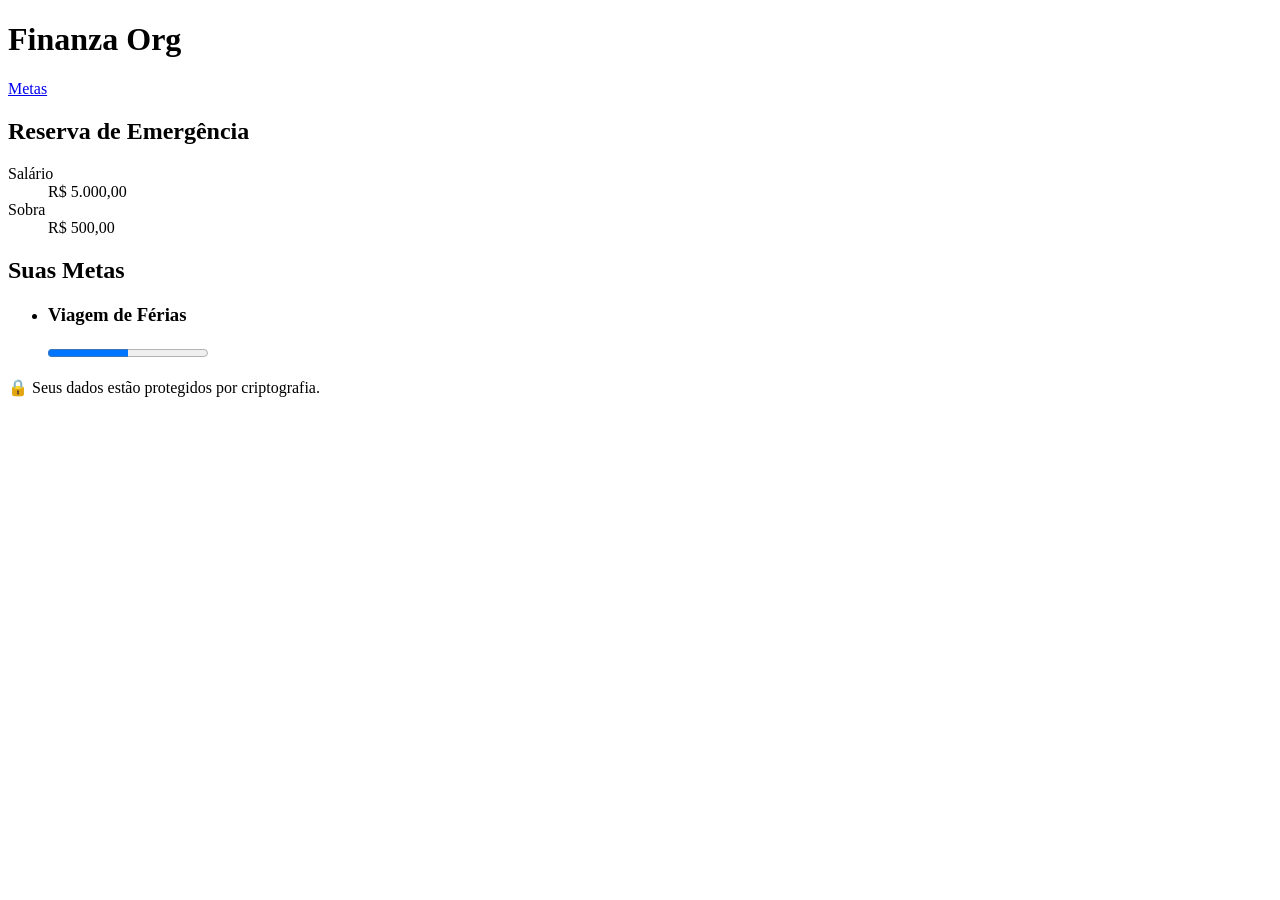
==== index.html @ 2f833266 "Rename HTML.index to index.html" ====
<!DOCTYPE html>
<html lang="pt-br">
<head>
    <title>Finanza Org - Dashboard</title>
</head>
<body>

    <header>
        <h1>Finanza Org</h1> <nav>
            <a href="metas.html">Metas</a> </nav>
    </header>

    <main>
        <section>
            <h2>Reserva de Emergência</h2>
            <figure>
                </figure>
            <dl>
                <dt>Salário</dt>
                <dd>R$ 5.000,00</dd>
                <dt>Sobra</dt>
                <dd><output>R$ 500,00</output></dd>
            </dl>
        </section>

        <section>
            <h2>Suas Metas</h2>
            <ul>
                <li>
                    <article>
                        <h3>Viagem de Férias</h3>
                        <progress value="50" max="100"></progress>
                    </article>
                </li>
            </ul>
        </section>
    </main>

    <footer>
        <p>🔒 Seus dados estão protegidos por criptografia.</p>
    </footer>

</body>
</html>
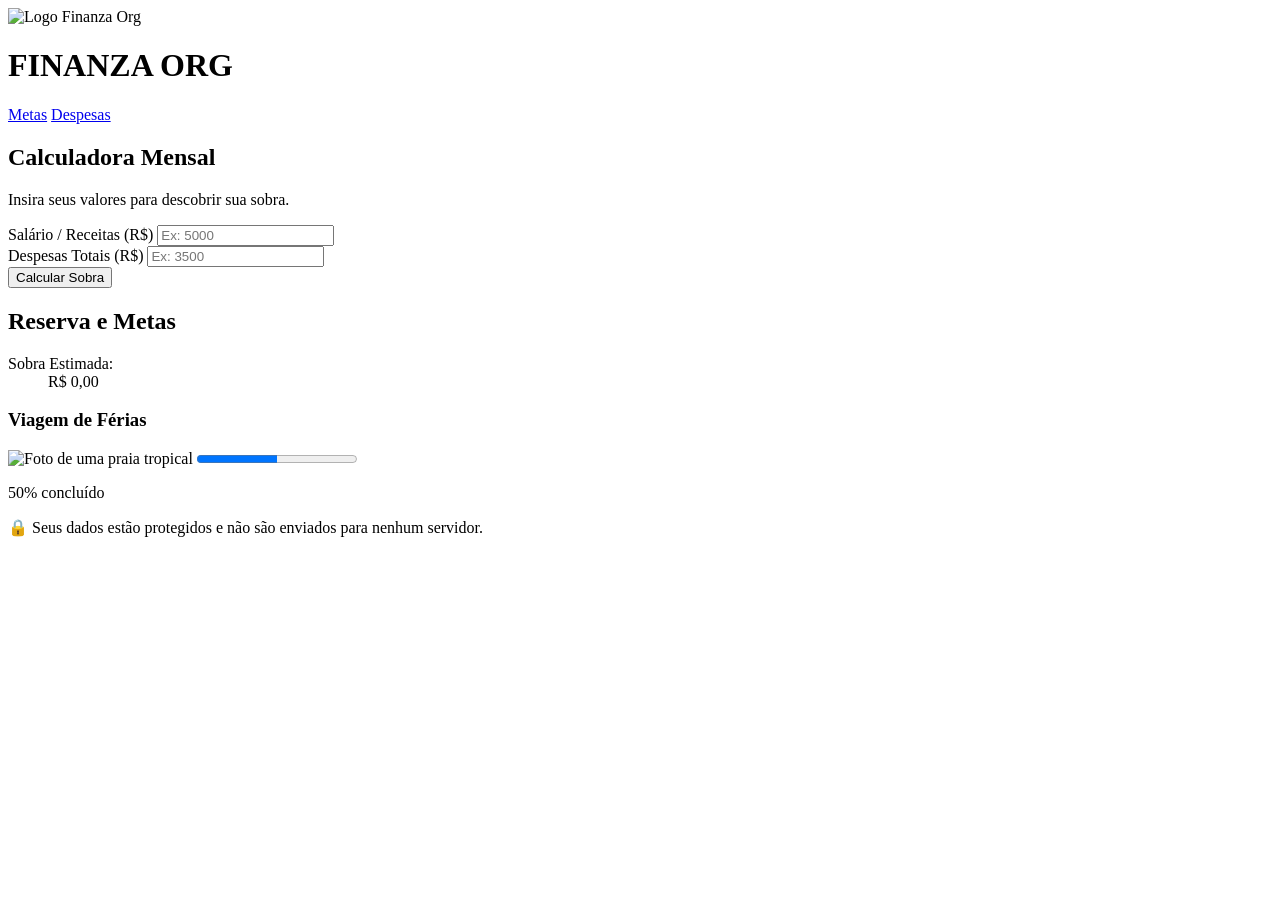
==== commit 5f10580c: "Update index.html" ====
--- a/index.html
+++ b/index.html
@@ -1,44 +1,91 @@
 <!DOCTYPE html>
 <html lang="pt-br">
 <head>
+    <meta charset="UTF-8">
+    <meta name="viewport" content="width=device-width, initial-scale=1.0">
     <title>Finanza Org - Dashboard</title>
+    <link rel="stylesheet" href="style.css">
 </head>
 <body>
 
-    <header>
-        <h1>Finanza Org</h1> <nav>
-            <a href="metas.html">Metas</a> </nav>
-    </header>
+    <div class="dashboard-container">
+        
+        <header>
+            <div class="logo-container">
+                <img src="image_60d3c3.jpg" alt="Logo Finanza Org" class="logo-img">
+                <h1>FINANZA <span>ORG</span></h1>
+            </div>
+            
+            <nav>
+                <a href="metas.html">Metas</a>
+                <a href="despesas.html">Despesas</a>
+            </nav>
+        </header>
 
-    <main>
-        <section>
-            <h2>Reserva de Emergência</h2>
-            <figure>
-                </figure>
-            <dl>
-                <dt>Salário</dt>
-                <dd>R$ 5.000,00</dd>
-                <dt>Sobra</dt>
-                <dd><output>R$ 500,00</output></dd>
-            </dl>
-        </section>
+        <main>
+            <section class="card form-card">
+                <h2>Calculadora Mensal</h2>
+                <p>Insira seus valores para descobrir sua sobra.</p>
+                
+                <div class="input-group">
+                    <label for="salario">Salário / Receitas (R$)</label>
+                    <input type="number" id="salario" placeholder="Ex: 5000">
+                </div>
 
-        <section>
-            <h2>Suas Metas</h2>
-            <ul>
-                <li>
-                    <article>
-                        <h3>Viagem de Férias</h3>
-                        <progress value="50" max="100"></progress>
-                    </article>
-                </li>
-            </ul>
-        </section>
-    </main>
+                <div class="input-group">
+                    <label for="despesas">Despesas Totais (R$)</label>
+                    <input type="number" id="despesas" placeholder="Ex: 3500">
+                </div>
 
-    <footer>
-        <p>🔒 Seus dados estão protegidos por criptografia.</p>
-    </footer>
+                <button type="button" class="btn-calcular" id="btn-calcular">Calcular Sobra</button>
+            </section>
 
+            <section class="card result-card">
+                <h2>Reserva e Metas</h2>
+                
+                <dl class="resumo-valores">
+                    <dt>Sobra Estimada:</dt>
+                    <dd class="destaque" id="resultado-sobra">R$ 0,00</dd> 
+                </dl>
+
+                <h3>Viagem de Férias</h3>
+                <img src="https://images.unsplash.com/photo-1507525428034-b723cf961d3e?w=500&q=80" alt="Foto de uma praia tropical" class="img-meta">
+                
+                <progress value="50" max="100"></progress>
+                <p class="legenda-progresso">50% concluído</p>
+            </section>
+        </main>
+
+        <footer>
+            <p>🔒 Seus dados estão protegidos e não são enviados para nenhum servidor.</p>
+        </footer>
+
+    </div>
+
+    <script>
+        const inputSalario = document.getElementById('salario');
+        const inputDespesas = document.getElementById('despesas');
+        const btnCalcular = document.getElementById('btn-calcular');
+        const resultadoSobra = document.getElementById('resultado-sobra');
+
+        btnCalcular.addEventListener('click', function() {
+            const valorSalario = parseFloat(inputSalario.value) || 0;
+            const valorDespesas = parseFloat(inputDespesas.value) || 0;
+            const sobra = valorSalario - valorDespesas;
+
+            const valorFormatado = sobra.toLocaleString('pt-BR', { style: 'currency', currency: 'BRL' });
+            resultadoSobra.textContent = valorFormatado;
+
+            resultadoSobra.classList.remove('texto-positivo', 'texto-negativo', 'texto-neutro');
+
+            if (sobra > 0) {
+                resultadoSobra.classList.add('texto-positivo');
+            } else if (sobra < 0) {
+                resultadoSobra.classList.add('texto-negativo');
+            } else {
+                resultadoSobra.classList.add('texto-neutro');
+            }
+        });
+    </script>
 </body>
 </html>
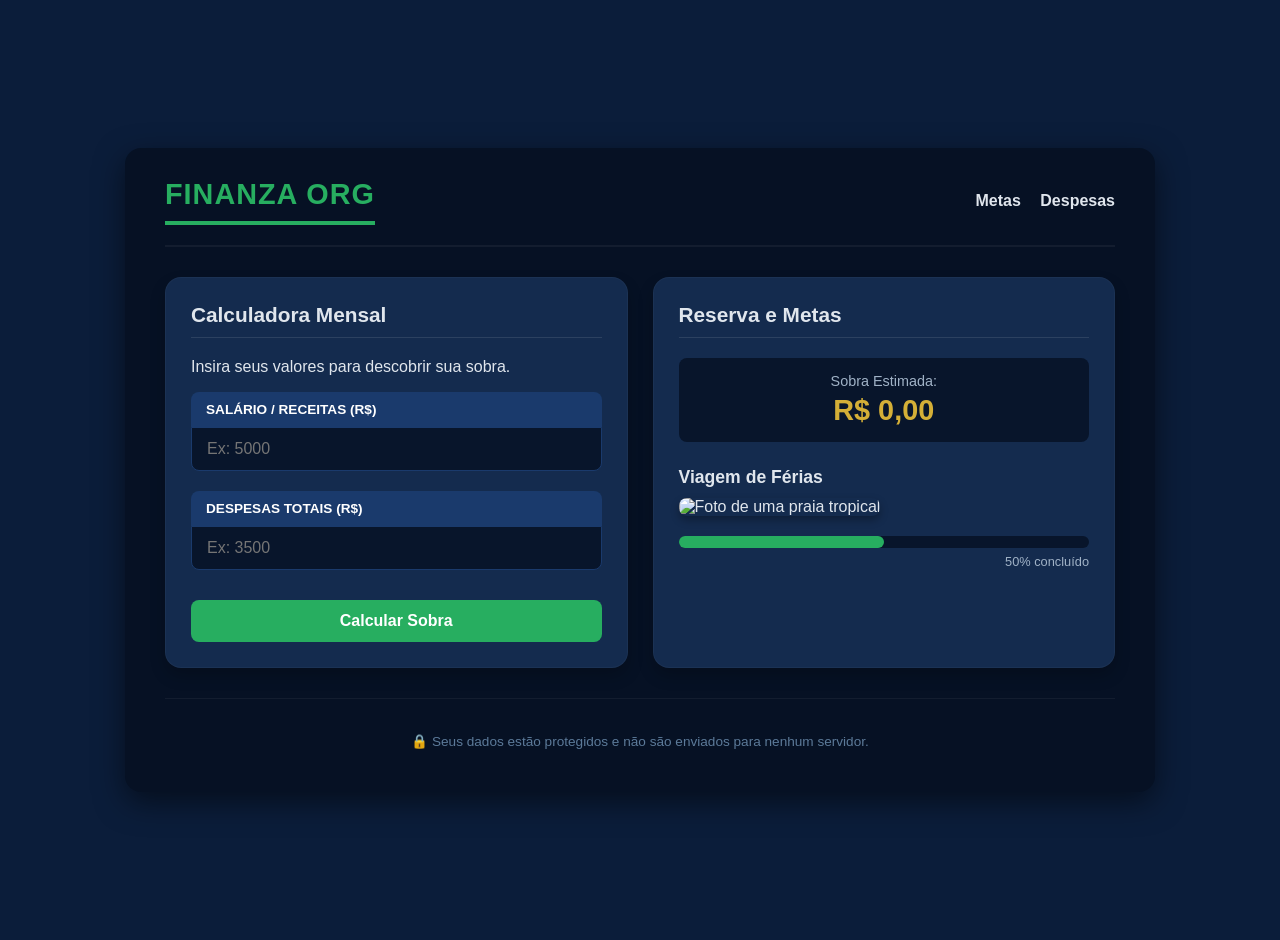
==== commit 78c16b02: "Update index.html" ====
--- a/index.html
+++ b/index.html
@@ -4,7 +4,222 @@
     <meta charset="UTF-8">
     <meta name="viewport" content="width=device-width, initial-scale=1.0">
     <title>Finanza Org - Dashboard</title>
-    <link rel="stylesheet" href="style.css">
+    <style>
+        :root {
+            --azul-fundo: #0B1D3A; 
+            --azul-card: #142B4E;  
+            --azul-cabecalho-input: #1A3A6C;
+            --verde-folha: #27AE60; 
+            --verde-escuro: #1E8449; 
+            --dourado: #D4AF37; 
+            --texto-claro: #E0E6ED; 
+        }
+
+        /* Centraliza o aplicativo na tela */
+        body {
+            margin: 0;
+            font-family: 'Segoe UI', Tahoma, Geneva, Verdana, sans-serif;
+            background-color: var(--azul-fundo);
+            color: var(--texto-claro);
+            display: flex;
+            justify-content: center;
+            align-items: center;
+            min-height: 100vh;
+            padding: 20px;
+        }
+
+        /* O "quadro" em volta de todo o layout */
+        .dashboard-container {
+            background-color: #061124; 
+            width: 100%;
+            max-width: 950px; 
+            border-radius: 16px;
+            padding: 30px 40px;
+            box-shadow: 0 10px 30px rgba(0, 0, 0, 0.5); 
+        }
+
+        /* --- CABEÇALHO --- */
+        header {
+            display: flex;
+            justify-content: space-between;
+            align-items: center;
+            border-bottom: 2px solid rgba(255, 255, 255, 0.05); 
+            padding-bottom: 20px;
+            margin-bottom: 30px;
+        }
+
+        .logo-container {
+            display: flex;
+            align-items: center;
+            gap: 15px; 
+            border-bottom: 4px solid var(--verde-folha); 
+            padding-bottom: 10px;
+        }
+
+        /* Título do cabeçalho agora é verde */
+        header h1 {
+            color: var(--verde-folha);
+            margin: 0;
+            font-size: 1.8rem;
+            letter-spacing: 1px;
+        }
+
+        header a {
+            color: var(--texto-claro);
+            text-decoration: none;
+            margin-left: 15px;
+            font-weight: bold;
+            transition: color 0.3s ease;
+        }
+
+        header a:hover {
+            color: var(--verde-folha);
+        }
+
+        /* --- ÁREA PRINCIPAL --- */
+        main {
+            display: grid;
+            grid-template-columns: 1fr 1fr; 
+            gap: 25px;
+        }
+
+        .card {
+            background-color: var(--azul-card);
+            border-radius: 16px;
+            padding: 25px;
+            box-shadow: 0 8px 16px rgba(0, 0, 0, 0.2);
+            border: 1px solid rgba(255, 255, 255, 0.03); 
+        }
+
+        .card h2 {
+            color: var(--texto-claro);
+            font-size: 1.3rem;
+            border-bottom: 1px solid rgba(255, 255, 255, 0.1);
+            padding-bottom: 10px;
+            margin-top: 0;
+            margin-bottom: 20px;
+        }
+
+        .card h3 {
+            font-size: 1.1rem;
+            margin-top: 25px;
+            margin-bottom: 10px;
+        }
+
+        /* --- ESTILO DA IMAGEM DA META --- */
+        .img-meta {
+            width: 100%; 
+            height: 140px; 
+            object-fit: cover; 
+            border-radius: 8px; 
+            margin-bottom: 15px; 
+            box-shadow: 0 4px 8px rgba(0, 0, 0, 0.3); 
+        }
+
+        /* --- CAMPOS DE ENTRADA E BOTÃO --- */
+        .input-group {
+            margin-bottom: 20px;
+            text-align: left;
+        }
+
+        .input-group label {
+            display: block;
+            background-color: var(--azul-cabecalho-input); 
+            color: white;
+            padding: 10px 15px;
+            margin-bottom: 0; 
+            border-radius: 8px 8px 0 0; 
+            font-size: 0.85rem;
+            font-weight: bold;
+            text-transform: uppercase;
+        }
+
+        .input-group input {
+            width: 100%;
+            box-sizing: border-box; 
+            padding: 12px 15px;
+            border-radius: 0 0 8px 8px; 
+            border: 1px solid var(--azul-cabecalho-input);
+            background-color: #08152B; 
+            color: white;
+            font-size: 1rem;
+        }
+
+        .btn-calcular {
+            width: 100%;
+            background-color: var(--verde-folha);
+            color: white;
+            border: none;
+            padding: 12px;
+            border-radius: 8px;
+            font-size: 1rem;
+            font-weight: bold;
+            cursor: pointer;
+            margin-top: 10px;
+            transition: background-color 0.3s ease, transform 0.1s;
+        }
+
+        .btn-calcular:hover {
+            background-color: var(--verde-escuro);
+        }
+
+        .btn-calcular:active {
+            transform: scale(0.98); 
+        }
+
+        /* --- RESULTADOS E PROGRESSO --- */
+        .resumo-valores {
+            background-color: #08152B;
+            padding: 15px;
+            border-radius: 8px;
+            text-align: center;
+            margin-top: 0;
+        }
+
+        .resumo-valores dt {
+            font-size: 0.9rem;
+            color: #A0B2C6;
+        }
+
+        .resumo-valores .destaque {
+            font-size: 1.8rem;
+            font-weight: bold;
+            color: var(--dourado); 
+            margin: 5px 0 0 0;
+        }
+
+        progress {
+            width: 100%;
+            height: 12px;
+            border-radius: 6px;
+        }
+
+        progress::-webkit-progress-value { background-color: var(--verde-folha); border-radius: 6px; }
+        progress::-webkit-progress-bar { background-color: #08152B; border-radius: 6px; }
+
+        .legenda-progresso {
+            font-size: 0.8rem;
+            color: #A0B2C6;
+            text-align: right;
+            margin-top: 5px;
+        }
+
+        footer {
+            text-align: center;
+            margin-top: 30px;
+            padding-top: 20px;
+            border-top: 1px solid rgba(255, 255, 255, 0.05);
+            font-size: 0.85rem;
+            color: #5C7A99;
+        }
+
+        /* Responsividade */
+        @media (max-width: 768px) {
+            main {
+                grid-template-columns: 1fr; 
+            }
+        }
+    </style>
 </head>
 <body>
 
@@ -12,8 +227,7 @@
         
         <header>
             <div class="logo-container">
-                <img src="image_60d3c3.jpg" alt="Logo Finanza Org" class="logo-img">
-                <h1>FINANZA <span>ORG</span></h1>
+                <h1>FINANZA ORG</h1>
             </div>
             
             <nav>
@@ -62,30 +276,5 @@
 
     </div>
 
-    <script>
-        const inputSalario = document.getElementById('salario');
-        const inputDespesas = document.getElementById('despesas');
-        const btnCalcular = document.getElementById('btn-calcular');
-        const resultadoSobra = document.getElementById('resultado-sobra');
-
-        btnCalcular.addEventListener('click', function() {
-            const valorSalario = parseFloat(inputSalario.value) || 0;
-            const valorDespesas = parseFloat(inputDespesas.value) || 0;
-            const sobra = valorSalario - valorDespesas;
-
-            const valorFormatado = sobra.toLocaleString('pt-BR', { style: 'currency', currency: 'BRL' });
-            resultadoSobra.textContent = valorFormatado;
-
-            resultadoSobra.classList.remove('texto-positivo', 'texto-negativo', 'texto-neutro');
-
-            if (sobra > 0) {
-                resultadoSobra.classList.add('texto-positivo');
-            } else if (sobra < 0) {
-                resultadoSobra.classList.add('texto-negativo');
-            } else {
-                resultadoSobra.classList.add('texto-neutro');
-            }
-        });
-    </script>
 </body>
 </html>
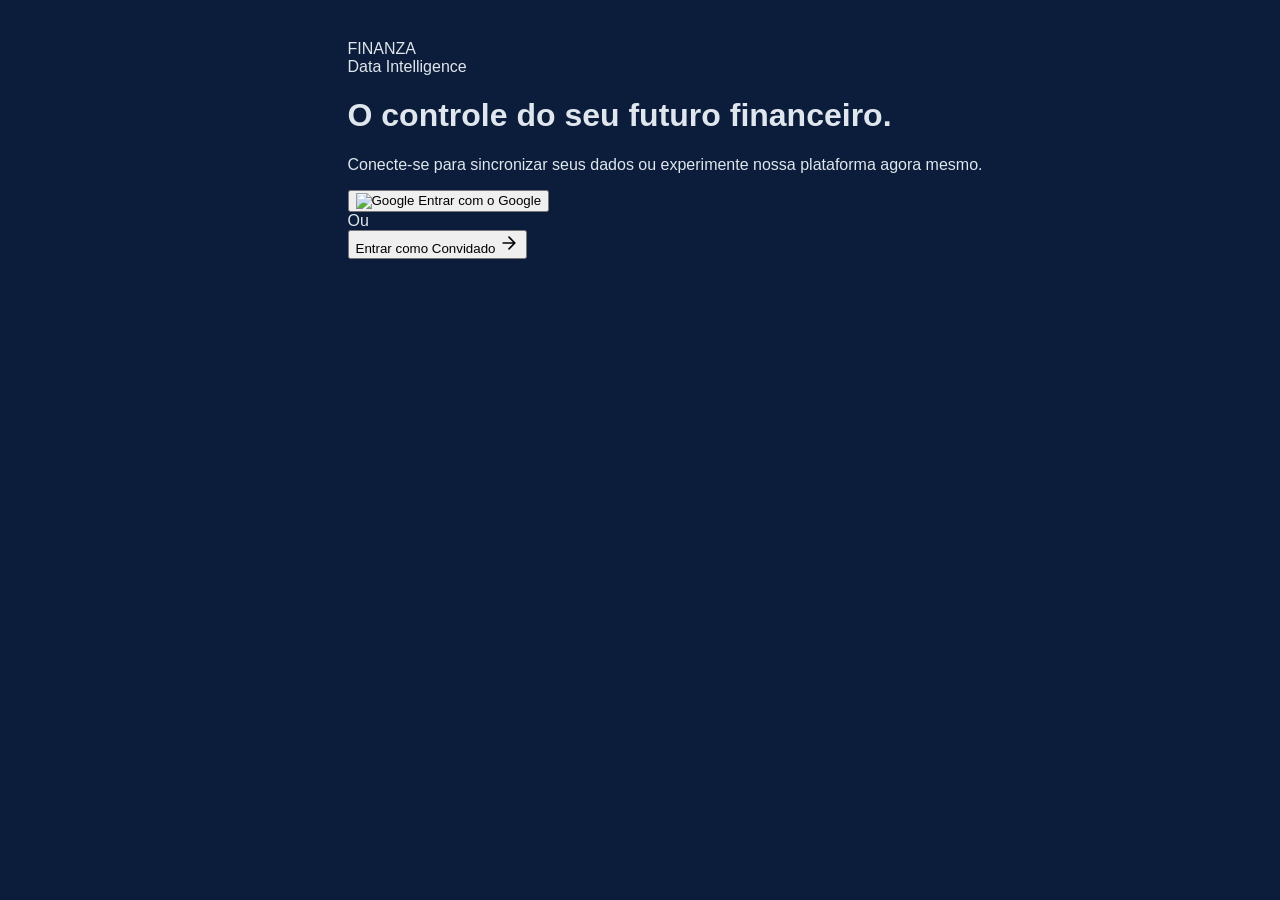
==== commit 29393ecc: "Update index.html" ====
--- a/index.html
+++ b/index.html
@@ -1,280 +1,190 @@
 <!DOCTYPE html>
-<html lang="pt-br">
+<html lang="pt-BR">
 <head>
     <meta charset="UTF-8">
     <meta name="viewport" content="width=device-width, initial-scale=1.0">
-    <title>Finanza Org - Dashboard</title>
-    <style>
-        :root {
-            --azul-fundo: #0B1D3A; 
-            --azul-card: #142B4E;  
-            --azul-cabecalho-input: #1A3A6C;
-            --verde-folha: #27AE60; 
-            --verde-escuro: #1E8449; 
-            --dourado: #D4AF37; 
-            --texto-claro: #E0E6ED; 
-        }
-
-        /* Centraliza o aplicativo na tela */
-        body {
-            margin: 0;
-            font-family: 'Segoe UI', Tahoma, Geneva, Verdana, sans-serif;
-            background-color: var(--azul-fundo);
-            color: var(--texto-claro);
-            display: flex;
-            justify-content: center;
-            align-items: center;
-            min-height: 100vh;
-            padding: 20px;
-        }
-
-        /* O "quadro" em volta de todo o layout */
-        .dashboard-container {
-            background-color: #061124; 
-            width: 100%;
-            max-width: 950px; 
-            border-radius: 16px;
-            padding: 30px 40px;
-            box-shadow: 0 10px 30px rgba(0, 0, 0, 0.5); 
-        }
-
-        /* --- CABEÇALHO --- */
-        header {
-            display: flex;
-            justify-content: space-between;
-            align-items: center;
-            border-bottom: 2px solid rgba(255, 255, 255, 0.05); 
-            padding-bottom: 20px;
-            margin-bottom: 30px;
-        }
-
-        .logo-container {
-            display: flex;
-            align-items: center;
-            gap: 15px; 
-            border-bottom: 4px solid var(--verde-folha); 
-            padding-bottom: 10px;
-        }
-
-        /* Título do cabeçalho agora é verde */
-        header h1 {
-            color: var(--verde-folha);
-            margin: 0;
-            font-size: 1.8rem;
-            letter-spacing: 1px;
-        }
-
-        header a {
-            color: var(--texto-claro);
-            text-decoration: none;
-            margin-left: 15px;
-            font-weight: bold;
-            transition: color 0.3s ease;
-        }
-
-        header a:hover {
-            color: var(--verde-folha);
-        }
-
-        /* --- ÁREA PRINCIPAL --- */
-        main {
-            display: grid;
-            grid-template-columns: 1fr 1fr; 
-            gap: 25px;
-        }
-
-        .card {
-            background-color: var(--azul-card);
-            border-radius: 16px;
-            padding: 25px;
-            box-shadow: 0 8px 16px rgba(0, 0, 0, 0.2);
-            border: 1px solid rgba(255, 255, 255, 0.03); 
-        }
-
-        .card h2 {
-            color: var(--texto-claro);
-            font-size: 1.3rem;
-            border-bottom: 1px solid rgba(255, 255, 255, 0.1);
-            padding-bottom: 10px;
-            margin-top: 0;
-            margin-bottom: 20px;
-        }
-
-        .card h3 {
-            font-size: 1.1rem;
-            margin-top: 25px;
-            margin-bottom: 10px;
-        }
-
-        /* --- ESTILO DA IMAGEM DA META --- */
-        .img-meta {
-            width: 100%; 
-            height: 140px; 
-            object-fit: cover; 
-            border-radius: 8px; 
-            margin-bottom: 15px; 
-            box-shadow: 0 4px 8px rgba(0, 0, 0, 0.3); 
-        }
-
-        /* --- CAMPOS DE ENTRADA E BOTÃO --- */
-        .input-group {
-            margin-bottom: 20px;
-            text-align: left;
-        }
-
-        .input-group label {
-            display: block;
-            background-color: var(--azul-cabecalho-input); 
-            color: white;
-            padding: 10px 15px;
-            margin-bottom: 0; 
-            border-radius: 8px 8px 0 0; 
-            font-size: 0.85rem;
-            font-weight: bold;
-            text-transform: uppercase;
-        }
-
-        .input-group input {
-            width: 100%;
-            box-sizing: border-box; 
-            padding: 12px 15px;
-            border-radius: 0 0 8px 8px; 
-            border: 1px solid var(--azul-cabecalho-input);
-            background-color: #08152B; 
-            color: white;
-            font-size: 1rem;
-        }
-
-        .btn-calcular {
-            width: 100%;
-            background-color: var(--verde-folha);
-            color: white;
-            border: none;
-            padding: 12px;
-            border-radius: 8px;
-            font-size: 1rem;
-            font-weight: bold;
-            cursor: pointer;
-            margin-top: 10px;
-            transition: background-color 0.3s ease, transform 0.1s;
-        }
-
-        .btn-calcular:hover {
-            background-color: var(--verde-escuro);
-        }
-
-        .btn-calcular:active {
-            transform: scale(0.98); 
-        }
-
-        /* --- RESULTADOS E PROGRESSO --- */
-        .resumo-valores {
-            background-color: #08152B;
-            padding: 15px;
-            border-radius: 8px;
-            text-align: center;
-            margin-top: 0;
-        }
-
-        .resumo-valores dt {
-            font-size: 0.9rem;
-            color: #A0B2C6;
-        }
-
-        .resumo-valores .destaque {
-            font-size: 1.8rem;
-            font-weight: bold;
-            color: var(--dourado); 
-            margin: 5px 0 0 0;
-        }
-
-        progress {
-            width: 100%;
-            height: 12px;
-            border-radius: 6px;
-        }
-
-        progress::-webkit-progress-value { background-color: var(--verde-folha); border-radius: 6px; }
-        progress::-webkit-progress-bar { background-color: #08152B; border-radius: 6px; }
-
-        .legenda-progresso {
-            font-size: 0.8rem;
-            color: #A0B2C6;
-            text-align: right;
-            margin-top: 5px;
-        }
-
-        footer {
-            text-align: center;
-            margin-top: 30px;
-            padding-top: 20px;
-            border-top: 1px solid rgba(255, 255, 255, 0.05);
-            font-size: 0.85rem;
-            color: #5C7A99;
-        }
-
-        /* Responsividade */
-        @media (max-width: 768px) {
-            main {
-                grid-template-columns: 1fr; 
-            }
-        }
-    </style>
+    <title>Finanza - Data Intelligence</title>
+    
+    <link rel="stylesheet" href="style.css">
 </head>
 <body>
 
-    <div class="dashboard-container">
-        
-        <header>
-            <div class="logo-container">
-                <h1>FINANZA ORG</h1>
+    <main id="tela-login">
+        <div class="blob blob-1"></div>
+        <div class="blob blob-2"></div>
+
+        <div class="login-card fade-in-up">
+            <div class="logo">FINANZA</div>
+            <span class="badge">Data Intelligence</span>
+            
+            <h1>O controle do seu futuro financeiro.</h1>
+            <p>Conecte-se para sincronizar seus dados ou experimente nossa plataforma agora mesmo.</p>
+            
+            <button class="btn-google" onclick="window.entrarComGoogle()">
+                <img src="https://upload.wikimedia.org/wikipedia/commons/5/53/Google_%22G%22_Logo.svg" alt="Google">
+                <span>Entrar com o Google</span>
+            </button>
+
+            <div class="divider-text"><span>Ou</span></div>
+
+            <button class="btn-guest" onclick="window.entrarComoConvidado()">
+                <span>Entrar como Convidado</span>
+                <svg width="20" height="20" viewBox="0 0 24 24" fill="none" stroke="currentColor" stroke-width="2" stroke-linecap="round" stroke-linejoin="round"><path d="M5 12h14M12 5l7 7-7 7"/></svg>
+            </button>
+        </div>
+    </main>
+
+    <div id="main-dashboard" style="display: none;">
+        <header class="glass-header">
+            <div class="logo glow-text-blue" style="font-weight: 900; letter-spacing: 2px;">FINANZA</div>
+
+            <nav class="nav-menu">
+                <a class="ativo" onclick="window.mudarMenu('inicio', this)">Início</a>
+                <a onclick="window.mudarMenu('meta', this)">Metas</a>
+                <a onclick="window.mudarMenu('cotacao', this)">Cotações</a>
+                <a onclick="window.mudarMenu('usuario', this)">Perfil</a>
+            </nav>
+
+            <div class="perfil-usuario">
+                <span id="nome-usuario" class="user-name"></span>
+                <img id="foto-usuario" class="foto-perfil" src="" alt="Foto de Perfil" style="display: none;">
             </div>
-            
-            <nav>
-                <a href="metas.html">Metas</a>
-                <a href="despesas.html">Despesas</a>
-            </nav>
         </header>
 
-        <main>
-            <section class="card form-card">
-                <h2>Calculadora Mensal</h2>
-                <p>Insira seus valores para descobrir sua sobra.</p>
+        <main class="main-content">
+            <section id="tela-operacional" class="section-grid fade-in-up">
                 
-                <div class="input-group">
-                    <label for="salario">Salário / Receitas (R$)</label>
-                    <input type="number" id="salario" placeholder="Ex: 5000">
+                <div class="inputs-column">
+                    
+                    <article id="aba-inicio" class="sub-aba ativa">
+                        <div class="card glass-card">
+                            <div class="card-header-flex">
+                                <h2 class="card-title text-green">Dados Financeiros</h2>
+                                <button id="btn-salvar-nuvem" class="btn-neutral btn-small" onclick="window.salvarDadosFire()">💾 Salvar na Nuvem</button>
+                            </div>
+                            
+                            <div class="input-group">
+                                <label class="uppercase-label">Receita Mensal (R$)</label>
+                                <input type="number" id="salario" oninput="window.atualizarSalario(this.value)" placeholder="Ex: 5000">
+                            </div>
+
+                            <div class="divider"></div>
+
+                            <div id="lista-despesas" class="lista-itens"></div>
+                            <button class="btn-dashed-green" onclick="window.addDespesa()">+ Adicionar Gasto</button>
+                        </div>
+                    </article>
+
+                    <article id="aba-meta" class="sub-aba">
+                        <div class="card glass-card">
+                            <h2 class="card-title text-blue">Metas Ativas</h2>
+                            <div id="lista-metas" class="lista-itens"></div>
+                            <button class="btn-dashed-green" onclick="window.addMeta()">+ Nova Meta</button>
+                        </div>
+                    </article>
+
+                    <article id="aba-cotacao" class="sub-aba">
+                        <div class="card glass-card" style="display: flex; flex-direction: column; gap: 20px;">
+                            <h2 class="card-title text-blue">Análise Gráfica Global</h2>
+                            
+                            <div class="input-row" style="align-items: flex-end;">
+                                <div class="input-group" style="flex: 1; margin-bottom: 0;">
+                                    <label class="uppercase-label">Moeda Base</label>
+                                    <select id="moeda1" class="custom-select">
+                                        <option value="USD">Dólar (USD)</option>
+                                        <option value="EUR">Euro (EUR)</option>
+                                        <option value="BTC">Bitcoin (BTC)</option>
+                                        <option value="ETH">Ethereum (ETH)</option>
+                                    </select>
+                                </div>
+                                
+                                <div class="input-group" style="flex: 1; margin-bottom: 0;">
+                                    <label class="uppercase-label">Comparar com</label>
+                                    <select id="moeda2" class="custom-select">
+                                        <option value="BRL">Real Brasileiro (BRL)</option>
+                                        <option value="USD">Dólar (USD)</option>
+                                        <option value="EUR">Euro (EUR)</option>
+                                    </select>
+                                </div>
+                                
+                                <button class="btn-blue btn-small" style="padding: 14px 20px !important;" onclick="window.atualizarGraficoTV()">
+                                    Atualizar Gráfico
+                                </button>
+                            </div> <div id="tradingview_container" style="height: 500px; width: 100%; border-radius: 12px; overflow: hidden; border: 1px solid var(--border-light);"></div>
+                        </div>
+                    </article>
                 </div>
 
-                <div class="input-group">
-                    <label for="despesas">Despesas Totais (R$)</label>
-                    <input type="number" id="despesas" placeholder="Ex: 3500">
+                <aside class="sidebar-sticky">
+                    <div id="status-card" class="card glass-card card-destaque">
+                        <label id="label-sobra" class="text-green uppercase-label">Sobra Mensal Estimada</label>
+                        <div id="resultado-sobra" class="valor-gigante">R$ 0,00</div>
+                    </div>
+
+                    <div class="card glass-card">
+                        <h2 class="card-title text-muted" style="margin-bottom: 16px;">Cotações em Tempo Real</h2>
+                        <div style="display: flex; justify-content: space-between; margin-bottom: 12px; padding-bottom: 8px; border-bottom: 1px solid var(--border-light);">
+                            <span style="font-weight: 600;">🇺🇸 Dólar (USD)</span>
+                            <span id="cotacao-dolar" class="text-green" style="font-weight: 700;">Carregando...</span>
+                        </div>
+                        <div style="display: flex; justify-content: space-between; margin-bottom: 12px; padding-bottom: 8px; border-bottom: 1px solid var(--border-light);">
+                            <span style="font-weight: 600;">🇪🇺 Euro (EUR)</span>
+                            <span id="cotacao-euro" class="text-blue" style="font-weight: 700;">Carregando...</span>
+                        </div>
+                        <div style="display: flex; justify-content: space-between;">
+                            <span style="font-weight: 600;">₿ Bitcoin (BTC)</span>
+                            <span id="cotacao-btc" style="color: #ffd700; font-weight: 700;">Carregando...</span>
+                        </div>
+                    </div>
+
+                    <div class="card glass-card">
+                        <h2 class="card-title text-muted">Distribuição de Despesas</h2>
+                        <div class="chart-container">
+                            <canvas id="meuGrafico"></canvas>
+                        </div>
+                    </div>
+                </aside>
+            </section>
+
+            <section id="tela-usuario" class="fade-in-up" style="display: none;">
+                <div class="card glass-card user-top-card">
+                    <div class="user-info-box">
+                        <div class="avatar-container">
+                            <img id="img-dash-user" src="" alt="Avatar">
+                            <div class="avatar-ring"></div>
+                        </div>
+                        <div class="user-info-text">
+                            <h2 id="nome-dash-user">Nome</h2>
+                            <p class="badge-user text-blue" id="tipo-conta-badge">Conta Google Associada</p>
+                            <p id="email-dash-user" class="text-muted">email@google.com</p>
+                            <button class="btn-outline-red" onclick="location.reload()">Sair do Sistema</button>
+                        </div>
+                    </div>
                 </div>
 
-                <button type="button" class="btn-calcular" id="btn-calcular">Calcular Sobra</button>
-            </section>
-
-            <section class="card result-card">
-                <h2>Reserva e Metas</h2>
-                
-                <dl class="resumo-valores">
-                    <dt>Sobra Estimada:</dt>
-                    <dd class="destaque" id="resultado-sobra">R$ 0,00</dd> 
-                </dl>
-
-                <h3>Viagem de Férias</h3>
-                <img src="https://images.unsplash.com/photo-1507525428034-b723cf961d3e?w=500&q=80" alt="Foto de uma praia tropical" class="img-meta">
-                
-                <progress value="50" max="100"></progress>
-                <p class="legenda-progresso">50% concluído</p>
+                <div class="graficos-full-grid">
+                    <div class="card glass-card">
+                        <h3 class="card-title text-muted" style="margin-bottom: 16px;">Balanço: Ganhos x Gastos</h3>
+                        <div style="position: relative; height: 300px; width: 100%;">
+                            <canvas id="graficoLargo"></canvas>
+                        </div>
+                    </div>
+                    
+                    <div class="card glass-card">
+                        <h3 class="card-title text-muted" style="margin-bottom: 16px;">Projeção de Crescimento Patrimonial</h3>
+                        <div style="position: relative; height: 300px; width: 100%;">
+                            <canvas id="graficoArea"></canvas>
+                        </div>
+                    </div>
+                </div>
             </section>
         </main>
+    </div>
 
-        <footer>
-            <p>🔒 Seus dados estão protegidos e não são enviados para nenhum servidor.</p>
-        </footer>
+    <script src="https://cdn.jsdelivr.net/npm/chart.js"></script>
+    <script type="text/javascript" src="https://s3.tradingview.com/tv.js"></script>
 
-    </div>
+    <script type="module" src="script.js"></script>
 
 </body>
 </html>
--- a/style.css
+++ b/style.css
@@ -0,0 +1,347 @@
+
+:root {
+    --azul-fundo: #0B1D3A; 
+    --azul-card: #142B4E;  
+    --azul-cabecalho-input: #1A3A6C; 
+    --verde-folha: #27AE60; 
+    --verde-escuro: #1E8449; 
+    --dourado: #D4AF37; 
+    --texto-claro: #E0E6ED; 
+}
+
+body {
+    margin: 0;
+    font-family: 'Segoe UI', Tahoma, Geneva, Verdana, sans-serif;
+    background-color: var(--azul-fundo);
+    color: var(--texto-claro);
+}
+
+/* --- CABEÇALHO --- */
+header {
+    background-color: var(--azul-card);
+    padding: 1rem 2rem;
+    display: flex;
+    justify-content: space-between;
+    align-items: center;
+    box-shadow: 0 4px 10px rgba(0, 0, 0, 0.3);
+}  
+
+.logo-container {
+    display: flex;
+    align-items: center;
+    border-bottom: 4px solid var(--verde-folha); 
+    padding-bottom: 10px;
+}
+
+header h1 {
+    color: var(--verde-folha);
+    margin: 0;
+    font-size: 1.8rem;
+    letter-spacing: 1px;
+}
+
+header h1 span {
+    color: var(--verde-folha); 
+}
+
+header a {
+    color: var(--texto-claro);
+    text-decoration: none;
+    margin-left: 15px;
+    font-weight: bold;
+    transition: color 0.3s ease;
+}
+
+header a:hover {
+    color: var(--verde-folha);
+}
+
+/* --- ÁREA PRINCIPAL (DASHBOARD) --- */
+main {
+    display: flex;
+    gap: 25px;
+    padding: 40px;
+    justify-content: center;
+  
+/* --- CARTÕES COM EFEITO HOVER --- */
+.card {
+    background-color: var(--azul-card);
+    border-radius: 16px;
+    padding: 25px;
+    width: 320px;
+    box-shadow: 0 8px 16px rgba(0, 0, 0, 0.4);
+    border-top: 4px solid var(--verde-folha);
+    transition: transform 0.3s ease, box-shadow 0.3s ease;
+}
+
+.card:hover {
+    transform: translateY(-8px); 
+    box-shadow: 0 15px 30px rgba(0, 0, 0, 0.6); 
+}
+
+.card h2 {
+    color: var(--texto-claro);
+    font-size: 1.3rem;
+    border-bottom: 1px solid rgba(255, 255, 255, 0.1);
+    padding-bottom: 10px;
+    margin-top: 0;
+}
+
+/* --- ESTILO DA IMAGEM DA META --- */
+.img-meta {
+    width: 100%; 
+    height: 120px; 
+    object-fit: cover; 
+    border-radius: 8px; 
+    margin-bottom: 10px; 
+    box-shadow: 0 4px 8px rgba(0, 0, 0, 0.2); 
+    transition: transform 0.3s ease;
+}
+
+.img-meta:hover {
+    transform: scale(1.03); 
+}
+
+/* --- CAMPOS DE ENTRADA (CABEÇALHOS AZUIS) --- */
+.input-group {
+    margin-bottom: 20px;
+    text-align: left;
+}
+
+.input-group label {
+    display: block;
+    background-color: var(--azul-cabecalho-input); 
+    color: white;
+    padding: 10px 15px;
+    margin-bottom: 0; 
+    border-radius: 8px 8px 0 0; 
+    font-size: 0.85rem;
+    font-weight: bold;
+    text-transform: uppercase;
+}
+
+.input-group input {
+    width: 100%;
+    box-sizing: border-box; 
+    padding: 12px 15px;
+    border-radius: 0 0 8px 8px; 
+    border: 1px solid var(--azul-cabecalho-input);
+    background-color: #08152B; 
+    color: white;
+    font-size: 1rem;
+}
+
+.btn-calcular {
+    width: 100%;
+    background-color: var(--verde-folha);
+    color: white;
+    border: none;
+    padding: 12px;
+    border-radius: 8px;
+    font-size: 1rem;
+    font-weight: bold;
+    cursor: pointer;
+    margin-top: 5px;
+    transition: background-color 0.3s ease, transform 0.1s;
+}
+
+.btn-calcular:hover {
+    background-color: var(--verde-escuro);
+}
+
+.btn-calcular:active {
+    transform: scale(0.98); 
+}
+
+/* --- ESTILO DOS RESULTADOS E METAS --- */
+.resumo-valores {
+    background-color: #08152B;
+    padding: 15px;
+    border-radius: 8px;
+    text-align: center;
+}
+
+.resumo-valores dt {
+    font-size: 0.9rem;
+    color: #A0B2C6;
+}
+
+.resumo-valores .destaque {
+    font-size: 1.8rem;
+    font-weight: bold;
+    color: var(--dourado); 
+    margin: 5px 0 0 0;
+    transition: color 0.3s;
+}
+
+progress {
+    width: 100%;
+    height: 12px;
+    border-radius: 6px;
+}
+
+progress::-webkit-progress-value { 
+    background-color: var(--verde-folha); 
+    border-radius: 6px; 
+}
+
+progress::-webkit-progress-bar { 
+    background-color: #08152B; 
+    border-radius: 6px; 
+}
+
+.legenda-progresso {
+    font-size: 0.8rem;
+    color: #A0B2C6;
+    text-align: right;
+    margin-top: 5px;
+}
+
+footer {
+    text-align: center;
+    padding: 20px;
+    font-size: 0.85rem;
+    color: #5C7A99;
+}  flex-wrap: wrap;
+}
+
+/* --- CARTÕES COM EFEITO HOVER --- */
+.card {
+    background-color: var(--azul-card);
+    border-radius: 16px;
+    padding: 25px;
+    width: 320px;
+    box-shadow: 0 8px 16px rgba(0, 0, 0, 0.4);
+    border-top: 4px solid var(--verde-folha);
+    transition: transform 0.3s ease, box-shadow 0.3s ease;
+}
+
+.card:hover {
+    transform: translateY(-8px); 
+    box-shadow: 0 15px 30px rgba(0, 0, 0, 0.6); 
+}
+
+.card h2 {
+    color: var(--texto-claro);
+    font-size: 1.3rem;
+    border-bottom: 1px solid rgba(255, 255, 255, 0.1);
+    padding-bottom: 10px;
+    margin-top: 0;
+}
+
+/* --- ESTILO DA IMAGEM DA META --- */
+.img-meta {
+    width: 100%; 
+    height: 120px; 
+    object-fit: cover; 
+    border-radius: 8px; 
+    margin-bottom: 10px; 
+    box-shadow: 0 4px 8px rgba(0, 0, 0, 0.2); 
+    transition: transform 0.3s ease;
+}
+
+.img-meta:hover {
+    transform: scale(1.03); 
+}
+
+/* --- CAMPOS DE ENTRADA (CABEÇALHOS AZUIS) --- */
+.input-group {
+    margin-bottom: 20px;
+    text-align: left;
+}
+
+.input-group label {
+    display: block;
+    background-color: var(--azul-cabecalho-input); 
+    color: white;
+    padding: 10px 15px;
+    margin-bottom: 0; 
+    border-radius: 8px 8px 0 0; 
+    font-size: 0.85rem;
+    font-weight: bold;
+    text-transform: uppercase;
+}
+
+.input-group input {
+    width: 100%;
+    box-sizing: border-box; 
+    padding: 12px 15px;
+    border-radius: 0 0 8px 8px; 
+    border: 1px solid var(--azul-cabecalho-input);
+    background-color: #08152B; 
+    color: white;
+    font-size: 1rem;
+}
+
+.btn-calcular {
+    width: 100%;
+    background-color: var(--verde-folha);
+    color: white;
+    border: none;
+    padding: 12px;
+    border-radius: 8px;
+    font-size: 1rem;
+    font-weight: bold;
+    cursor: pointer;
+    margin-top: 5px;
+    transition: background-color 0.3s ease, transform 0.1s;
+}
+
+.btn-calcular:hover {
+    background-color: var(--verde-escuro);
+}
+
+.btn-calcular:active {
+    transform: scale(0.98); 
+}
+
+/* --- ESTILO DOS RESULTADOS E METAS --- */
+.resumo-valores {
+    background-color: #08152B;
+    padding: 15px;
+    border-radius: 8px;
+    text-align: center;
+}
+
+.resumo-valores dt {
+    font-size: 0.9rem;
+    color: #A0B2C6;
+}
+
+.resumo-valores .destaque {
+    font-size: 1.8rem;
+    font-weight: bold;
+    color: var(--dourado); 
+    margin: 5px 0 0 0;
+    transition: color 0.3s;
+}
+
+progress {
+    width: 100%;
+    height: 12px;
+    border-radius: 6px;
+}
+
+progress::-webkit-progress-value { 
+    background-color: var(--verde-folha); 
+    border-radius: 6px; 
+}
+
+progress::-webkit-progress-bar { 
+    background-color: #08152B; 
+    border-radius: 6px; 
+}
+
+.legenda-progresso {
+    font-size: 0.8rem;
+    color: #A0B2C6;
+    text-align: right;
+    margin-top: 5px;
+}
+
+footer {
+    text-align: center;
+    padding: 20px;
+    font-size: 0.85rem;
+    color: #5C7A99;
+}
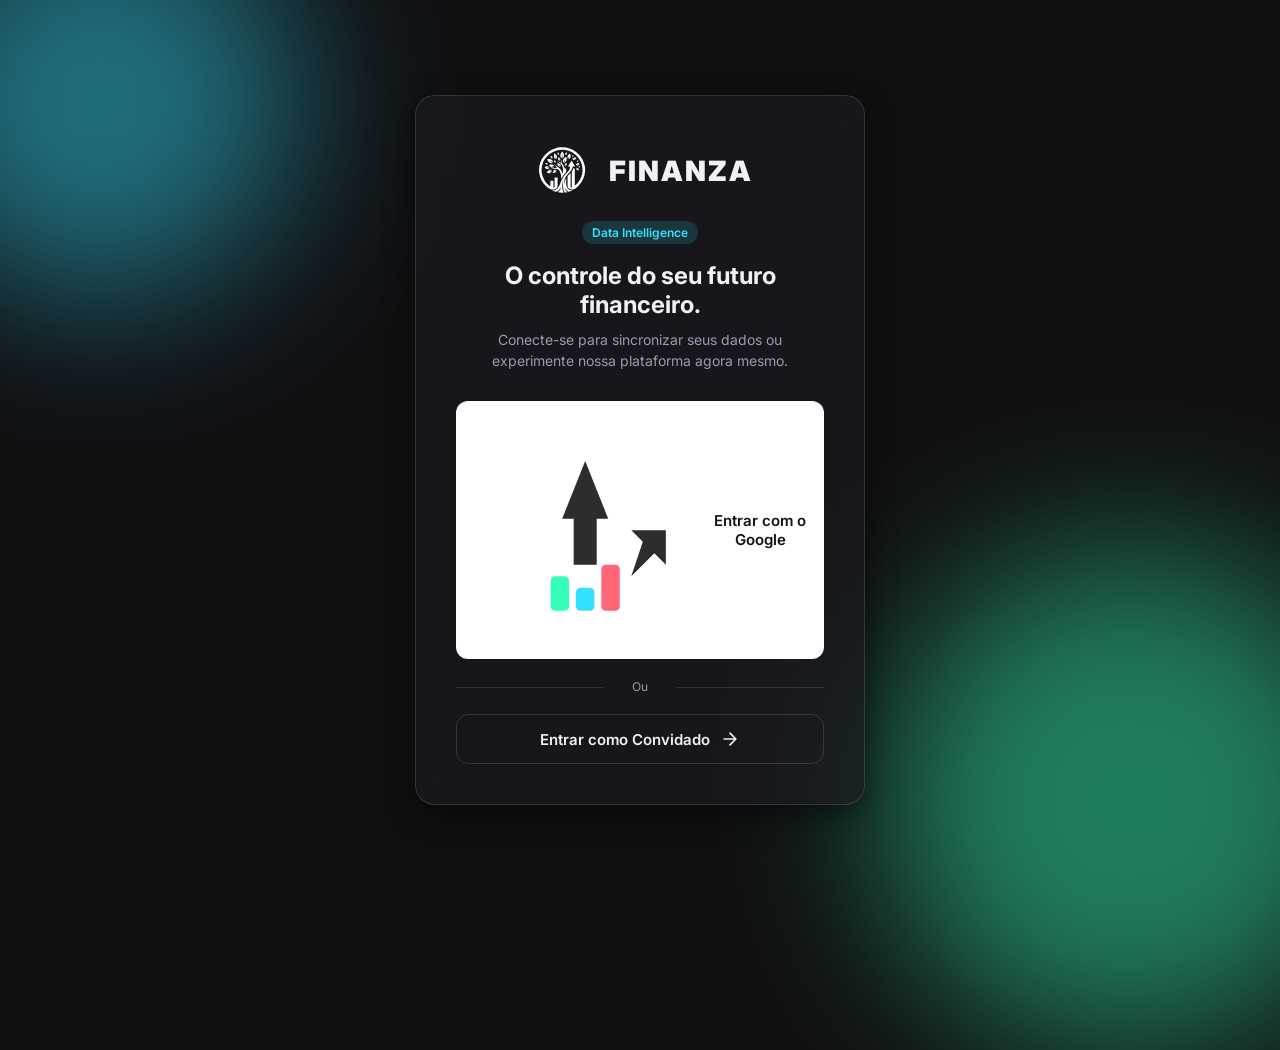
==== commit 7894297a: "Update index.html" ====
--- a/index.html
+++ b/index.html
@@ -6,6 +6,45 @@
     <title>Finanza - Data Intelligence</title>
     
     <link rel="stylesheet" href="style.css">
+
+    <style>
+        /* --- AJUSTES DA LOGO NA TELA DE LOGIN --- */
+        .login-logo-wrapper {
+            display: flex;
+            align-items: center;
+            justify-content: center;
+            gap: 12px; /* Espaço entre a logo e o nome */
+            margin-bottom: 15px; /* Substitui a margem que a logo antiga tinha */
+        }
+
+        .logo-svg-login {
+            width: 70px; /* Deixei pequeno, como você pediu */
+            height: 70px;
+            background-color: transparent;
+        }
+
+        /* --- AJUSTES DA LOGO NO HEADER DO PAINEL --- */
+        .header-logo-wrapper {
+            display: flex;
+            align-items: center;
+            gap: 12px;
+        }
+
+        .logo-svg-header {
+            width: 80px; /* Ainda menor para caber bonito no cabeçalho */
+            height: 80px;
+            background-color: transparent;
+        }
+
+        /* Garante que o SVG preencha o espaço sem fundos ou bordas */
+        .logo-svg-login svg, 
+        .logo-svg-header svg {
+            width: 100%;
+            height: 100%;
+            border: none;
+            display: block;
+        }
+    </style>
 </head>
 <body>
 
@@ -14,14 +53,444 @@
         <div class="blob blob-2"></div>
 
         <div class="login-card fade-in-up">
-            <div class="logo">FINANZA</div>
+            
+            <div class="login-logo-wrapper">
+                <div class="logo-svg-login">
+                    <svg version="1.1" id="Layer_1" xmlns="http://www.w3.org/2000/svg" xmlns:xlink="http://www.w3.org/1999/xlink" x="0px" y="0px"
+	 width="100%" viewBox="0 0 1024 1024" enable-background="new 0 0 1024 1024" xml:space="preserve">
+<path fill="#FFFFFF" fill-rule="evenodd" opacity="1.000000" stroke="none" 
+	d="
+M593.342407,714.499878 
+	C593.341492,720.331482 593.580688,726.175415 593.280701,731.991577 
+	C592.876160,739.835449 595.109558,746.800781 599.467712,753.158875 
+	C603.376221,758.860962 608.413818,763.497437 614.048889,767.420044 
+	C644.753784,788.794128 682.067993,785.681458 713.679260,763.979614 
+	C729.866821,752.866455 744.423889,739.523621 758.014160,725.211182 
+	C814.643066,665.573059 845.187866,594.500305 850.406738,512.674438 
+	C852.213135,484.353607 849.640625,456.057953 843.181396,428.355713 
+	C825.118042,350.885162 784.673767,287.202271 722.306213,238.131592 
+	C654.936951,185.125519 577.871887,161.456543 492.156982,166.174210 
+	C464.569550,167.692581 437.668427,172.821686 411.393188,181.140488 
+	C344.441620,202.337524 289.465637,241.067596 246.152695,296.084045 
+	C201.386642,352.946198 177.613174,417.804749 175.497589,490.237183 
+	C174.363983,529.049011 180.996078,566.749939 193.866211,603.401123 
+	C215.708664,665.603333 253.628372,716.015076 305.785187,755.860046 
+	C326.901093,771.991455 350.435638,782.218201 377.684479,781.893433 
+	C400.204071,781.625061 420.420044,775.445618 436.514709,758.948242 
+	C442.910248,752.392578 447.741852,744.823303 447.756409,735.164429 
+	C447.817230,694.835144 447.807648,654.505798 447.917145,614.176697 
+	C447.928680,609.931946 446.339935,608.170532 442.015137,608.241272 
+	C431.685486,608.410400 421.351257,608.291321 411.018860,608.300537 
+	C403.777161,608.307007 403.362793,608.704651 403.360352,615.929138 
+	C403.346100,657.592102 403.349304,699.255127 403.323181,740.918091 
+	C403.321838,743.075134 403.386475,745.293091 402.933838,747.377014 
+	C401.810974,752.546570 396.949493,755.893921 391.778717,755.241455 
+	C386.013397,754.514038 386.640900,750.096069 386.639648,746.098267 
+	C386.630737,717.434143 386.644409,688.770020 386.621460,660.105896 
+	C386.616364,653.741150 386.156952,653.295349 379.773193,653.285767 
+	C369.774139,653.270630 359.774841,653.288574 349.776001,653.350647 
+	C343.118713,653.391968 342.326416,654.188782 342.316101,660.884888 
+	C342.280121,684.216064 342.300201,707.547302 342.234100,730.878296 
+	C342.228333,732.918518 342.949768,735.234192 341.001953,736.872070 
+	C338.821106,737.020203 337.563049,735.526306 336.125916,734.464233 
+	C300.088409,707.834534 270.961334,675.185181 249.443390,635.750183 
+	C214.193939,571.150208 204.436981,502.803040 221.181870,431.361908 
+	C238.254135,358.523987 277.994629,299.990936 339.201050,256.993683 
+	C405.963806,210.093124 480.195282,192.924118 561.003540,205.541946 
+	C608.236755,212.917206 651.236389,230.640442 689.900330,258.864319 
+	C728.968140,287.383087 759.679626,322.991791 781.374817,366.259949 
+	C798.265869,399.946930 808.213318,435.538116 811.570557,473.158356 
+	C814.035828,500.782959 812.708435,528.063171 806.783142,555.040466 
+	C792.089844,621.937866 758.010925,677.262634 706.073059,721.713989 
+	C704.290955,723.239197 702.649536,725.279297 700.037537,725.441284 
+	C698.591675,723.346313 699.004883,721.289124 699.003418,719.342834 
+	C698.946472,642.350281 698.939514,565.357727 698.861877,488.365173 
+	C698.848572,475.126221 701.068481,477.256500 687.612305,472.501984 
+	C681.948975,470.500946 680.761292,471.038940 678.697205,476.759857 
+	C673.921387,489.996857 667.689575,502.511169 659.572144,513.977112 
+	C656.187683,518.757751 655.115906,523.626038 655.128235,529.348450 
+	C655.282288,600.841736 655.268677,672.335388 655.276855,743.828979 
+	C655.277100,746.153076 655.258850,748.511841 654.878784,750.792725 
+	C654.374634,753.818909 652.423340,755.298828 649.249146,755.308105 
+	C643.453186,755.325073 639.492065,752.016174 638.543091,746.286194 
+	C637.748047,741.485596 637.878662,736.651123 637.876587,731.822144 
+	C637.850769,671.494202 637.847412,611.166199 637.793762,550.838257 
+	C637.791504,548.289062 638.428833,545.560974 636.871704,543.329773 
+	C635.352112,543.064758 634.764282,543.948730 634.122498,544.693787 
+	C622.893616,557.728882 609.969421,569.068298 597.646973,581.003479 
+	C594.528503,584.023865 593.215942,587.142578 593.232178,591.510925 
+	C593.383118,632.173462 593.333679,672.836731 593.342407,714.499878 
+M606.761230,778.824707 
+	C590.863037,766.950500 580.970215,751.164734 576.750427,731.893616 
+	C573.131714,715.367676 572.761963,698.498535 573.096252,681.701416 
+	C573.510803,660.872803 573.613220,640.048950 573.581055,619.221252 
+	C573.578247,617.436157 574.489441,615.090454 571.131592,613.918884 
+	C564.470581,626.990723 560.240234,640.837158 556.950378,655.089905 
+	C553.635132,669.452393 553.775574,684.185974 552.297913,699.177185 
+	C551.380981,698.487732 551.014343,698.353027 550.905823,698.105286 
+	C550.505920,697.192444 550.124634,696.260925 549.855042,695.303040 
+	C545.591980,680.158691 544.993835,664.709412 546.991821,649.246460 
+	C550.258972,623.961975 561.409546,602.027771 576.747742,581.994995 
+	C589.255676,565.658752 604.205994,551.593567 618.572876,537.001770 
+	C643.697327,511.484009 663.152710,482.760040 670.726807,447.109497 
+	C671.474304,443.591339 673.049377,442.554688 676.696594,443.703613 
+	C684.151123,446.051788 691.747253,447.950989 699.286011,450.031586 
+	C701.186829,450.556213 703.105225,451.306030 704.922668,449.767151 
+	C705.573486,447.644196 704.148193,446.217865 703.253418,444.719818 
+	C687.279907,417.977356 671.289612,391.244843 655.233826,364.551666 
+	C651.944946,359.083801 650.357056,359.111206 646.984253,364.715179 
+	C631.008118,391.260498 615.094116,417.843262 599.215271,444.446869 
+	C598.352478,445.892456 596.797729,447.338318 598.064270,449.842651 
+	C608.792969,449.217804 618.944763,444.543182 630.251648,443.371277 
+	C630.251648,445.692932 630.313049,447.164581 630.242493,448.629913 
+	C629.171143,470.871582 621.723938,490.911957 609.027954,509.040710 
+	C597.960388,524.844238 583.638977,537.675476 569.904175,551.011047 
+	C558.163940,562.410095 547.092834,574.346924 537.664185,587.773071 
+	C516.692505,617.636292 502.671783,650.862000 490.265564,684.904663 
+	C481.991608,707.608337 472.950165,729.976624 460.178986,750.640015 
+	C449.228363,768.357727 434.444519,781.489502 414.825256,788.873779 
+	C399.418274,794.672668 383.449860,795.377014 365.743286,793.487976 
+	C368.313049,794.925842 369.527344,795.710510 370.825439,796.315369 
+	C384.876160,802.862183 399.276764,808.518860 413.885895,813.710266 
+	C421.362823,816.367249 428.213837,815.270447 435.126495,812.224548 
+	C460.936981,800.851868 478.707275,781.657532 489.954498,756.060181 
+	C490.960541,753.770569 491.268890,750.997498 494.557068,748.516174 
+	C493.502808,782.500366 476.965179,805.421997 449.108429,821.188965 
+	C450.560059,823.449097 452.502319,823.359131 454.236053,823.720398 
+	C479.303864,828.944458 504.660339,830.443298 530.201050,829.664124 
+	C536.652344,829.467407 536.991516,829.050598 534.241760,823.132202 
+	C510.542755,772.124268 509.140320,719.747498 524.628906,666.344238 
+	C525.239319,664.239685 525.517578,661.855225 528.637146,659.531799 
+	C527.814697,667.038025 526.856873,673.401672 526.461487,679.800110 
+	C524.765930,707.241516 523.970947,734.663940 528.314270,761.988586 
+	C531.767700,783.715271 537.992737,804.449890 549.086182,823.595520 
+	C550.805786,826.563293 552.815796,828.066528 556.301758,827.540161 
+	C565.831848,826.101074 575.426392,825.045166 584.793701,822.665649 
+	C586.646240,822.195129 588.809875,822.225281 590.116150,819.324890 
+	C564.638245,802.391113 551.816345,778.138855 550.135193,747.844910 
+	C551.533020,749.320984 552.396606,751.084778 553.117798,752.904907 
+	C556.629822,761.768616 560.961975,770.221863 566.332092,778.083618 
+	C575.672913,791.758484 587.106140,803.248657 602.028809,810.861694 
+	C607.424438,813.614441 612.901306,815.825012 619.219604,813.617065 
+	C633.068054,808.777893 646.740784,803.536987 659.806641,796.823547 
+	C661.272522,796.070374 662.608704,795.064697 664.362610,793.948547 
+	C643.452454,794.647644 624.277649,791.286743 606.761230,778.824707 
+M572.562500,525.568176 
+	C572.913330,511.413361 573.178406,497.255615 573.664612,483.105469 
+	C573.821228,478.545105 571.893555,476.578033 567.486938,476.856537 
+	C563.337463,477.118805 559.134705,477.148041 555.068420,477.895111 
+	C552.494629,478.367950 551.323730,477.840698 550.680847,475.440613 
+	C545.150024,454.793457 534.706787,436.400208 524.578125,417.809601 
+	C514.353271,399.042511 508.400482,379.206268 511.468628,357.394470 
+	C511.944977,354.008392 513.691650,350.457977 511.833099,346.020416 
+	C502.857117,361.314880 501.907471,377.558411 502.362610,395.065857 
+	C481.995422,381.528900 458.324860,377.410919 440.919617,361.260803 
+	C442.264740,366.886932 445.359253,370.880035 449.206482,374.392334 
+	C455.031647,379.710449 461.645142,383.879639 468.471344,387.740631 
+	C485.716248,397.494629 500.913147,409.430847 510.121277,427.541138 
+	C529.608948,465.869049 535.029480,505.794952 523.463440,547.594788 
+	C523.082214,548.972595 523.158936,550.576477 521.051636,551.175842 
+	C520.564209,549.565430 520.053345,548.012329 519.623962,546.437073 
+	C516.729126,535.816467 513.261719,525.415649 508.272583,515.557373 
+	C495.687622,490.690338 476.903046,471.542633 454.072571,455.940582 
+	C434.394287,442.492706 414.641144,429.031403 401.610718,408.225067 
+	C401.501587,408.050751 401.011261,408.115112 400.697357,408.067841 
+	C400.468384,411.746979 400.542145,411.721741 401.593384,414.792236 
+	C407.527130,432.123901 419.771423,444.797516 432.619019,457.054108 
+	C435.301300,459.613007 438.595612,461.708374 440.071381,465.428345 
+	C439.504395,465.683716 439.187439,465.967285 438.917694,465.927856 
+	C422.750275,463.564453 407.558136,467.321472 392.534210,472.876099 
+	C382.831482,476.463440 372.821594,479.007019 362.276947,478.406982 
+	C360.548889,478.308624 358.595490,477.853027 356.822845,479.621277 
+	C360.725220,482.137482 365.024811,482.339447 369.246307,482.666412 
+	C381.496582,483.615173 393.455994,481.480194 405.402557,479.159332 
+	C435.806946,473.252747 461.347595,484.241821 476.681671,510.210114 
+	C490.605133,533.789551 496.793396,559.712646 498.241821,586.798767 
+	C498.854889,598.263000 498.265167,609.789734 498.317230,621.287598 
+	C498.325378,623.085327 497.521820,625.278931 499.614349,626.575500 
+	C501.458832,625.880859 501.845062,624.315552 502.442871,623.006897 
+	C516.659912,591.888489 536.266907,564.573181 560.328186,540.328369 
+	C564.641968,535.981689 569.251099,531.788818 572.562500,525.568176 
+M487.211884,283.587097 
+	C486.792908,298.953979 491.573151,312.355591 502.355499,323.458069 
+	C503.481842,324.617828 504.657715,326.320343 506.504517,325.723816 
+	C508.624573,325.039032 508.594543,322.819611 508.552277,321.056061 
+	C508.296295,310.376984 509.871704,299.823486 510.784576,289.236145 
+	C511.274963,283.548553 511.411194,277.606720 514.568787,272.396942 
+	C517.229614,286.724823 518.337280,301.075470 518.404114,315.519348 
+	C518.414856,317.840027 518.342773,320.221771 518.821472,322.466003 
+	C519.638977,326.298615 521.576660,327.001770 524.288452,324.308746 
+	C536.087280,312.591675 542.120300,298.490662 541.262939,281.702942 
+	C540.229126,261.461121 530.269958,245.089233 518.614258,229.431412 
+	C516.293884,226.314392 514.165588,226.260788 511.911041,229.252487 
+	C508.308289,234.033203 504.478790,238.681366 501.296021,243.732635 
+	C493.792877,255.640717 487.557098,268.091949 487.211884,283.587097 
+M314.793854,377.712341 
+	C332.246979,398.930145 364.637573,403.439941 377.129486,395.110870 
+	C362.808258,384.354187 347.003052,375.871552 333.784393,362.619751 
+	C337.518860,362.128571 339.515930,363.422882 341.558350,364.416901 
+	C353.084320,370.026459 364.586151,375.685638 376.100220,381.319702 
+	C377.865173,382.183319 379.739319,383.652649 381.627563,382.046417 
+	C383.607513,380.362213 382.179779,378.247681 381.523956,376.493988 
+	C378.577972,368.616180 374.427460,361.457672 368.434113,355.450775 
+	C348.452972,335.424500 323.714508,335.016571 298.099976,338.506927 
+	C294.142395,339.046204 294.226562,342.034851 295.489960,345.032410 
+	C300.355164,356.575623 305.747040,367.815918 314.793854,377.712341 
+M580.639099,337.600952 
+	C580.369080,328.395447 578.633301,319.460968 575.858582,310.690277 
+	C574.526062,306.478424 572.397095,305.637939 568.402100,307.723083 
+	C559.632812,312.300171 551.587585,317.862732 544.169312,324.367065 
+	C527.033569,339.391571 519.987671,363.357208 526.882935,383.167419 
+	C527.469360,384.852295 527.656250,387.096802 529.884827,387.348541 
+	C532.412354,387.634064 533.011536,385.300690 533.922180,383.571198 
+	C538.264038,375.324707 542.378479,366.948456 547.010437,358.868652 
+	C549.567200,354.408813 551.847412,349.637177 555.597717,345.433899 
+	C557.025146,348.127136 556.096252,349.980865 555.582275,351.853912 
+	C552.141479,364.392914 547.389832,376.475708 542.831970,388.627960 
+	C542.226440,390.242493 540.665405,392.071075 542.289429,393.718872 
+	C544.164368,395.621277 546.089844,393.869568 547.723450,392.994202 
+	C569.434082,381.360779 581.032837,363.570068 580.639099,337.600952 
+M417.514191,265.994568 
+	C414.634033,263.740173 411.815887,261.400482 408.858704,259.252075 
+	C404.802277,256.305084 403.153503,256.597748 401.299072,261.209167 
+	C395.991791,274.406982 391.860596,287.928802 393.424103,302.407898 
+	C395.053467,317.496796 402.412567,329.319458 414.826416,337.993103 
+	C416.134216,338.906860 417.572327,340.238159 419.338013,339.027435 
+	C421.023712,337.871674 420.544006,336.152100 420.226105,334.484009 
+	C418.455322,325.191986 416.523254,315.923523 415.076935,306.580353 
+	C414.508698,302.909485 412.763062,299.119995 414.705475,293.706421 
+	C422.025848,308.250244 425.515320,322.755676 430.657196,336.371948 
+	C432.592804,336.106171 433.213867,335.246857 433.678040,334.400146 
+	C438.832581,324.996704 441.522766,315.042755 440.257874,304.232269 
+	C438.402954,288.379608 429.606781,276.608398 417.514191,265.994568 
+M617.536926,294.830780 
+	C619.465637,296.061737 619.507080,296.069641 618.949585,298.990662 
+	C616.831177,310.090607 615.771362,321.388519 612.671875,332.308258 
+	C612.230530,333.863220 611.743408,335.736938 613.358459,336.942261 
+	C615.084717,338.230652 616.530701,336.809967 617.859741,335.933746 
+	C626.152893,330.466095 632.354309,323.196014 636.069824,313.965607 
+	C643.522278,295.451416 638.650818,278.000824 631.044617,260.922668 
+	C629.251892,256.897430 625.986877,257.852509 623.120850,259.998688 
+	C616.831238,264.708618 611.159729,270.112030 605.974976,275.999146 
+	C595.721497,287.641724 591.137268,301.163757 593.491821,316.614258 
+	C594.447327,322.883820 596.298218,329.021698 601.191406,335.126709 
+	C605.174500,327.929840 606.455811,321.020264 609.026245,314.651672 
+	C611.640930,308.173309 613.726685,301.478302 617.536926,294.830780 
+M292.319794,532.650024 
+	C292.069733,533.266541 291.818298,533.882507 291.569794,534.499634 
+	C288.976624,540.939270 289.574890,541.772705 296.283783,542.811646 
+	C305.235168,544.197876 314.221680,543.956726 323.185913,543.578491 
+	C340.216156,542.859863 358.385254,529.179077 363.866638,513.308899 
+	C364.453949,511.608582 365.586487,509.730896 363.867859,508.226807 
+	C362.330597,506.881409 360.674896,508.215088 359.238312,508.860535 
+	C348.915527,513.498352 338.529510,517.971130 327.793427,521.585266 
+	C326.483917,522.026123 325.176727,523.027161 323.633606,521.460388 
+	C333.382233,513.559631 343.910919,507.225708 354.361206,500.771179 
+	C355.815857,499.872742 358.253754,499.443756 357.725433,497.062592 
+	C357.273132,495.024017 355.097534,494.658600 353.339142,494.272369 
+	C344.051788,492.232574 334.899200,492.278412 325.926086,495.961884 
+	C309.232513,502.814606 299.473450,516.041992 292.319794,532.650024 
+M330.410248,436.102753 
+	C334.106140,440.162048 337.504486,444.549957 341.555023,448.217590 
+	C352.678802,458.289948 365.679382,463.522827 380.883667,461.533722 
+	C386.005280,460.863708 391.340027,460.124451 396.162933,455.783051 
+	C383.124817,449.273621 370.360596,443.613464 358.124908,436.415009 
+	C360.077545,434.397400 361.396362,435.381531 362.541931,435.691559 
+	C372.811127,438.470642 383.053619,441.348480 393.300476,444.209869 
+	C394.909454,444.659180 396.630615,445.391541 397.944153,443.853424 
+	C399.302124,442.263275 398.216431,440.634979 397.383301,439.251465 
+	C393.479889,432.769104 388.781677,426.990173 382.225800,422.973267 
+	C363.635437,411.582520 344.660736,414.541565 325.592255,421.505066 
+	C322.657318,422.576874 322.277710,424.504486 323.963165,426.961090 
+	C325.938507,429.840271 327.964508,432.684692 330.410248,436.102753 
+M287.255035,441.737152 
+	C278.121368,443.382782 269.762146,446.955261 262.059052,452.057953 
+	C257.524841,455.061493 257.308533,457.275543 260.791962,461.322357 
+	C265.172363,466.411133 270.399384,470.568024 275.889709,474.305115 
+	C291.372101,484.843628 307.547760,486.442505 324.282166,477.256683 
+	C325.833740,476.404968 327.878510,475.487122 327.671021,473.355927 
+	C327.445068,471.034943 325.021240,471.073151 323.382446,470.605927 
+	C314.598785,468.101654 305.763458,465.778870 296.974884,463.291290 
+	C295.419525,462.851044 293.273773,462.887726 292.884308,460.030151 
+	C303.438751,459.047699 313.582092,460.928040 323.758484,462.044464 
+	C325.707428,462.258301 327.887939,463.432281 329.177765,461.222260 
+	C330.479492,458.991882 328.493622,457.568390 327.160889,456.136322 
+	C316.581879,444.768646 303.619629,439.765472 287.255035,441.737152 
+M471.854767,424.657288 
+	C478.522217,429.890442 485.163177,435.158081 491.879486,440.327759 
+	C493.227509,441.365387 494.485291,443.572479 496.498322,442.368073 
+	C498.436401,441.208557 497.385101,439.124756 497.031128,437.356781 
+	C491.357269,409.015411 469.466400,400.311768 446.820312,399.361511 
+	C442.944427,399.198883 441.851746,401.191498 442.330811,404.675537 
+	C443.426666,412.644989 445.883728,420.171173 449.325043,427.433380 
+	C455.199158,439.829437 464.974487,447.441315 478.027557,450.964081 
+	C481.576874,451.921936 485.332825,452.926727 489.871063,450.471466 
+	C481.696991,440.826996 472.887756,432.277527 465.616730,421.728668 
+	C468.672852,421.659485 469.761810,423.369629 471.854767,424.657288 
+M424.139679,522.626770 
+	C428.243408,517.168823 430.199097,510.841980 431.444580,504.258789 
+	C431.710541,502.852844 432.090729,501.085999 430.460449,500.192474 
+	C428.829529,499.298615 427.635010,500.595734 426.529083,501.559631 
+	C423.268585,504.401337 420.189453,507.467957 416.793304,510.133057 
+	C412.470062,513.525696 408.351990,517.304504 402.830750,519.145264 
+	C408.564789,509.550140 416.153625,501.473846 423.148376,493.353302 
+	C421.850311,491.590851 420.868469,491.365814 419.859406,491.358398 
+	C409.615265,491.283295 401.263733,495.617157 393.996277,502.484741 
+	C383.533325,512.372009 380.498535,525.413086 378.560028,538.900146 
+	C378.100006,542.100464 380.103851,543.048523 382.843170,542.821716 
+	C398.959015,541.487183 413.487701,536.807922 424.139679,522.626770 
+M667.950806,336.772766 
+	C676.893005,334.966949 685.305420,330.757355 694.923828,330.135193 
+	C694.313477,333.082764 692.297913,333.452118 690.775208,334.219971 
+	C684.093933,337.588867 677.354675,340.842926 670.633850,344.133270 
+	C669.266724,344.802612 667.763672,345.490936 667.797729,347.249695 
+	C667.835266,349.183685 669.568298,349.428192 671.002991,349.803467 
+	C677.167297,351.415833 683.328064,352.314514 689.708557,350.787140 
+	C705.361694,347.040070 714.989197,336.192932 722.717163,323.079010 
+	C724.803589,319.538452 723.207092,317.428772 719.642029,316.384979 
+	C709.607483,313.447083 699.411438,312.088348 689.149658,314.740845 
+	C678.949768,317.377350 670.755737,323.186127 665.009705,332.094696 
+	C663.560730,334.341278 661.938171,337.471100 667.950806,336.772766 
+M732.951599,423.480988 
+	C729.465942,426.914825 724.940369,429.268036 721.609619,433.965729 
+	C726.759155,435.888397 731.336609,435.129333 735.754333,434.126526 
+	C748.699524,431.187958 762.697876,415.317139 764.624329,401.782593 
+	C765.117188,398.320312 763.304321,396.728577 760.226135,396.489807 
+	C757.082520,396.246002 753.903748,396.289825 750.747437,396.403748 
+	C736.082825,396.932922 722.059998,406.831360 717.124329,420.041718 
+	C716.597656,421.451294 715.759583,423.005585 716.932495,424.264282 
+	C718.396667,425.835602 720.017761,424.674927 721.451904,423.879303 
+	C725.961609,421.377228 730.420044,418.781342 734.954224,416.325073 
+	C736.716431,415.370422 738.488831,414.021759 741.129578,414.878143 
+	C739.305176,418.641968 736.020508,420.490509 732.951599,423.480988 
+M474.855743,342.726562 
+	C477.335297,347.249451 479.808228,351.776001 482.298615,356.292908 
+	C483.010101,357.583405 483.566406,359.277802 485.444183,358.991577 
+	C487.233429,358.718842 487.504456,357.029266 487.872467,355.569305 
+	C489.031891,350.969666 489.003510,346.347534 488.030731,341.730591 
+	C485.091766,327.782074 475.506653,319.429565 463.666504,313.072601 
+	C459.325134,310.741760 457.711761,311.465759 456.692535,316.300598 
+	C455.140625,323.662537 454.350342,331.172577 455.467743,338.637482 
+	C457.054688,349.239655 462.418213,357.584473 471.725800,363.171539 
+	C472.955933,363.909882 474.353546,365.070618 475.818268,363.809143 
+	C477.210449,362.610107 476.534210,361.072968 476.020813,359.649353 
+	C475.004517,356.831116 473.752716,354.070221 473.038330,351.176941 
+	C471.882965,346.497498 469.363678,342.072723 469.783630,336.459076 
+	C472.457214,337.978210 473.116791,340.344330 474.855743,342.726562 
+M735.909363,498.634308 
+	C742.805786,501.055176 749.935547,501.236450 757.123840,500.833984 
+	C759.805664,500.683807 761.903809,499.837433 760.948059,496.568695 
+	C756.869751,482.620331 749.822815,471.181305 734.757263,467.060883 
+	C730.389038,465.866150 725.825012,465.527283 720.922729,467.494049 
+	C726.445740,475.038116 735.824524,477.631927 740.719238,486.274902 
+	C734.946533,485.382721 731.497681,482.339355 727.645752,480.204132 
+	C723.773193,478.057587 720.057556,475.627930 716.096191,473.214508 
+	C714.877502,482.305084 723.477600,493.396942 735.909363,498.634308 
+M560.219360,406.722198 
+	C553.433167,412.431793 550.561035,420.091888 549.469666,428.580414 
+	C549.217346,430.543152 549.125977,432.942352 551.313965,433.843445 
+	C553.527344,434.755035 554.407104,432.415466 555.517395,431.103149 
+	C557.019836,429.327301 558.241516,427.315063 559.729187,425.525238 
+	C562.295654,422.437439 564.304626,418.745575 568.931641,416.545837 
+	C566.879639,425.213013 561.092896,431.540710 558.816467,439.196564 
+	C561.121704,440.317261 562.510864,439.652527 563.901917,439.138855 
+	C577.520752,434.109894 587.245361,414.015656 582.847412,400.108276 
+	C581.700317,396.480835 579.277771,396.029449 576.195984,397.255402 
+	C570.603516,399.480042 565.282898,402.204010 560.219360,406.722198 
+M354.469971,324.020630 
+	C362.078674,329.697906 367.050537,331.186218 370.917114,328.640991 
+	C366.765625,322.052673 360.703369,316.674774 357.974548,309.018402 
+	C365.091492,312.826447 370.269714,319.039917 376.682526,323.940155 
+	C378.089508,321.166779 377.751129,319.004822 377.318359,316.914307 
+	C374.480194,303.205261 359.972321,291.837585 345.929474,292.104675 
+	C341.939270,292.180603 341.049957,294.576080 341.444794,297.724945 
+	C342.697113,307.712982 345.877228,316.837341 354.469971,324.020630 
+M565.028320,273.347443 
+	C567.083740,268.430054 568.477905,263.190033 571.905762,258.856598 
+	C573.227417,266.023499 569.707336,272.698486 570.088989,279.538361 
+	C572.430542,280.620544 573.639893,279.275604 574.877319,278.240448 
+	C584.413269,270.263123 586.789795,250.513931 579.515381,240.544708 
+	C578.044800,238.529373 576.485107,238.319199 574.368103,239.346680 
+	C563.388000,244.675827 555.962341,261.734192 559.571167,273.533051 
+	C559.951416,274.776245 560.270508,276.341064 561.754211,276.649689 
+	C563.700989,277.054718 564.194519,275.376099 565.028320,273.347443 
+M422.074005,372.530609 
+	C419.654938,367.264587 416.029266,363.137268 411.101562,359.981415 
+	C399.461670,352.526642 398.599609,352.781952 397.958832,366.709015 
+	C397.515442,376.345886 399.910187,385.193481 407.951141,391.561096 
+	C409.481476,392.773071 411.291107,394.473419 413.276611,393.249420 
+	C415.645752,391.788940 413.793030,389.613434 413.254059,387.887848 
+	C411.849518,383.390930 409.947937,379.024902 409.709961,373.066711 
+	C415.627625,378.335266 416.650085,385.740295 422.063690,390.585693 
+	C425.538605,384.299194 424.320099,378.770020 422.074005,372.530609 
+M449.344604,269.073792 
+	C450.301056,271.401154 451.486145,273.589050 453.278931,275.392517 
+	C454.546265,276.667389 455.733032,278.616913 457.813232,277.729675 
+	C460.238647,276.695160 459.178375,274.511627 459.064850,272.521729 
+	C458.814911,268.141571 456.557037,263.767029 458.573883,258.680634 
+	C462.638916,264.292084 462.942932,270.943939 466.247467,276.191254 
+	C468.512024,275.349121 468.995514,273.890411 469.460632,272.496460 
+	C473.928101,259.107971 464.912659,245.961441 455.749939,239.875580 
+	C452.904633,237.985764 451.847687,240.263458 450.919830,242.220261 
+	C446.912079,250.672440 445.852112,259.365448 449.344604,269.073792 
+M279.352539,414.152771 
+	C289.960785,420.181946 299.146362,420.094482 303.170135,413.573883 
+	C298.345123,410.219910 291.741089,410.613617 286.762421,406.395233 
+	C291.658447,404.606934 295.832123,406.516235 300.046600,406.606476 
+	C301.610138,406.639954 303.724121,407.484161 304.549744,405.543488 
+	C305.474609,403.369629 303.392365,402.294098 302.027802,401.190704 
+	C293.706543,394.462036 280.390167,393.448029 270.868866,398.625122 
+	C267.553833,400.427704 267.062378,402.567078 269.526733,405.371643 
+	C272.284424,408.509979 275.266235,411.410645 279.352539,414.152771 
+M770.224792,443.233307 
+	C763.309204,440.663513 756.884827,441.083801 750.618469,446.013062 
+	C754.800171,450.320740 760.848389,447.726227 765.303345,451.831635 
+	C761.571411,452.290741 758.533386,452.612213 755.513550,453.056580 
+	C753.836365,453.303375 751.277832,452.447296 750.972534,454.937866 
+	C750.681763,457.309662 753.100952,458.016602 754.896362,458.819977 
+	C764.159180,462.964935 772.413025,460.212616 780.263611,455.000732 
+	C782.666138,453.405731 782.457703,451.481018 780.591309,449.592499 
+	C777.852722,446.821320 774.432312,445.099487 770.224792,443.233307 
+M733.707764,382.141235 
+	C734.506104,382.302155 735.342712,382.705658 736.096802,382.586456 
+	C743.505188,381.415100 753.658569,367.588440 752.622559,360.257812 
+	C752.380371,358.544189 751.591980,357.579041 749.889282,357.192108 
+	C743.868713,355.823975 730.230530,362.959412 727.938599,368.723053 
+	C727.303284,370.320953 726.744019,371.996948 728.306946,373.322998 
+	C729.991577,374.752319 731.404480,373.460175 732.787476,372.562744 
+	C734.907349,371.187073 736.688843,369.042633 740.590210,369.269958 
+	C738.446228,372.117035 736.753052,374.306244 735.127441,376.544556 
+	C734.023499,378.064758 731.873413,379.239655 733.707764,382.141235 
+M667.831055,283.279236 
+	C662.893738,286.509155 659.600464,290.942596 657.931885,296.615540 
+	C657.424316,298.341064 657.155518,300.059387 658.921631,301.044067 
+	C660.677490,302.023041 661.519653,300.317017 662.585815,299.316589 
+	C664.509033,297.511780 665.642212,294.730682 669.723755,293.526550 
+	C667.953491,297.317474 666.599426,300.096344 665.361511,302.926056 
+	C664.845642,304.105164 664.016785,305.480591 665.210083,306.644012 
+	C666.647827,308.045837 668.010559,306.839844 669.265381,306.132019 
+	C675.745483,302.476746 680.646118,290.320587 678.483521,283.323303 
+	C677.696899,280.778198 675.831482,279.898773 673.425964,280.613403 
+	C671.694031,281.127899 670.107117,282.130615 667.831055,283.279236 
+z"/>
+</svg>
+                    </div>
+                <div class="logo" style="margin: 0;">FINANZA</div>
+            </div>
+
             <span class="badge">Data Intelligence</span>
             
             <h1>O controle do seu futuro financeiro.</h1>
             <p>Conecte-se para sincronizar seus dados ou experimente nossa plataforma agora mesmo.</p>
             
             <button class="btn-google" onclick="window.entrarComGoogle()">
-                <img src="https://upload.wikimedia.org/wikipedia/commons/5/53/Google_%22G%22_Logo.svg" alt="Google">
+                <svg class="logo-svg" viewBox="0 0 100 100" xmlns="http://www.w3.org/2000/svg">
+    <circle cx="50" cy="50" r="48" fill="#ffffff"/>
+    
+    <path d="M50 20 L60 45 H55 V65 H45 V45 H40 L50 20 Z" fill="#2d2d2d"/>
+    
+    <rect x="35" y="70" width="8" height="15" rx="2" fill="#33ffb8"/> <rect x="46" y="75" width="8" height="10" rx="2" fill="#33e0ff"/> <rect x="57" y="65" width="8" height="20" rx="2" fill="#ff6677"/> <path d="M70 70 L80 60 L85 65 V50 H70 L75 55 L70 70 Z" fill="#2d2d2d"/>
+</svg>
                 <span>Entrar com o Google</span>
             </button>
 
@@ -36,7 +505,430 @@
 
     <div id="main-dashboard" style="display: none;">
         <header class="glass-header">
-            <div class="logo glow-text-blue" style="font-weight: 900; letter-spacing: 2px;">FINANZA</div>
+            
+            <div class="header-logo-wrapper">
+                <div class="logo-svg-header">
+                    <svg version="1.1" id="Layer_1" xmlns="http://www.w3.org/2000/svg" xmlns:xlink="http://www.w3.org/1999/xlink" x="0px" y="0px"
+	 width="100%" viewBox="0 0 1024 1024" enable-background="new 0 0 1024 1024" xml:space="preserve">
+<path fill="#FFFFFF" fill-rule="evenodd" opacity="1.000000" stroke="none" 
+	d="
+M593.342407,714.499878 
+	C593.341492,720.331482 593.580688,726.175415 593.280701,731.991577 
+	C592.876160,739.835449 595.109558,746.800781 599.467712,753.158875 
+	C603.376221,758.860962 608.413818,763.497437 614.048889,767.420044 
+	C644.753784,788.794128 682.067993,785.681458 713.679260,763.979614 
+	C729.866821,752.866455 744.423889,739.523621 758.014160,725.211182 
+	C814.643066,665.573059 845.187866,594.500305 850.406738,512.674438 
+	C852.213135,484.353607 849.640625,456.057953 843.181396,428.355713 
+	C825.118042,350.885162 784.673767,287.202271 722.306213,238.131592 
+	C654.936951,185.125519 577.871887,161.456543 492.156982,166.174210 
+	C464.569550,167.692581 437.668427,172.821686 411.393188,181.140488 
+	C344.441620,202.337524 289.465637,241.067596 246.152695,296.084045 
+	C201.386642,352.946198 177.613174,417.804749 175.497589,490.237183 
+	C174.363983,529.049011 180.996078,566.749939 193.866211,603.401123 
+	C215.708664,665.603333 253.628372,716.015076 305.785187,755.860046 
+	C326.901093,771.991455 350.435638,782.218201 377.684479,781.893433 
+	C400.204071,781.625061 420.420044,775.445618 436.514709,758.948242 
+	C442.910248,752.392578 447.741852,744.823303 447.756409,735.164429 
+	C447.817230,694.835144 447.807648,654.505798 447.917145,614.176697 
+	C447.928680,609.931946 446.339935,608.170532 442.015137,608.241272 
+	C431.685486,608.410400 421.351257,608.291321 411.018860,608.300537 
+	C403.777161,608.307007 403.362793,608.704651 403.360352,615.929138 
+	C403.346100,657.592102 403.349304,699.255127 403.323181,740.918091 
+	C403.321838,743.075134 403.386475,745.293091 402.933838,747.377014 
+	C401.810974,752.546570 396.949493,755.893921 391.778717,755.241455 
+	C386.013397,754.514038 386.640900,750.096069 386.639648,746.098267 
+	C386.630737,717.434143 386.644409,688.770020 386.621460,660.105896 
+	C386.616364,653.741150 386.156952,653.295349 379.773193,653.285767 
+	C369.774139,653.270630 359.774841,653.288574 349.776001,653.350647 
+	C343.118713,653.391968 342.326416,654.188782 342.316101,660.884888 
+	C342.280121,684.216064 342.300201,707.547302 342.234100,730.878296 
+	C342.228333,732.918518 342.949768,735.234192 341.001953,736.872070 
+	C338.821106,737.020203 337.563049,735.526306 336.125916,734.464233 
+	C300.088409,707.834534 270.961334,675.185181 249.443390,635.750183 
+	C214.193939,571.150208 204.436981,502.803040 221.181870,431.361908 
+	C238.254135,358.523987 277.994629,299.990936 339.201050,256.993683 
+	C405.963806,210.093124 480.195282,192.924118 561.003540,205.541946 
+	C608.236755,212.917206 651.236389,230.640442 689.900330,258.864319 
+	C728.968140,287.383087 759.679626,322.991791 781.374817,366.259949 
+	C798.265869,399.946930 808.213318,435.538116 811.570557,473.158356 
+	C814.035828,500.782959 812.708435,528.063171 806.783142,555.040466 
+	C792.089844,621.937866 758.010925,677.262634 706.073059,721.713989 
+	C704.290955,723.239197 702.649536,725.279297 700.037537,725.441284 
+	C698.591675,723.346313 699.004883,721.289124 699.003418,719.342834 
+	C698.946472,642.350281 698.939514,565.357727 698.861877,488.365173 
+	C698.848572,475.126221 701.068481,477.256500 687.612305,472.501984 
+	C681.948975,470.500946 680.761292,471.038940 678.697205,476.759857 
+	C673.921387,489.996857 667.689575,502.511169 659.572144,513.977112 
+	C656.187683,518.757751 655.115906,523.626038 655.128235,529.348450 
+	C655.282288,600.841736 655.268677,672.335388 655.276855,743.828979 
+	C655.277100,746.153076 655.258850,748.511841 654.878784,750.792725 
+	C654.374634,753.818909 652.423340,755.298828 649.249146,755.308105 
+	C643.453186,755.325073 639.492065,752.016174 638.543091,746.286194 
+	C637.748047,741.485596 637.878662,736.651123 637.876587,731.822144 
+	C637.850769,671.494202 637.847412,611.166199 637.793762,550.838257 
+	C637.791504,548.289062 638.428833,545.560974 636.871704,543.329773 
+	C635.352112,543.064758 634.764282,543.948730 634.122498,544.693787 
+	C622.893616,557.728882 609.969421,569.068298 597.646973,581.003479 
+	C594.528503,584.023865 593.215942,587.142578 593.232178,591.510925 
+	C593.383118,632.173462 593.333679,672.836731 593.342407,714.499878 
+M606.761230,778.824707 
+	C590.863037,766.950500 580.970215,751.164734 576.750427,731.893616 
+	C573.131714,715.367676 572.761963,698.498535 573.096252,681.701416 
+	C573.510803,660.872803 573.613220,640.048950 573.581055,619.221252 
+	C573.578247,617.436157 574.489441,615.090454 571.131592,613.918884 
+	C564.470581,626.990723 560.240234,640.837158 556.950378,655.089905 
+	C553.635132,669.452393 553.775574,684.185974 552.297913,699.177185 
+	C551.380981,698.487732 551.014343,698.353027 550.905823,698.105286 
+	C550.505920,697.192444 550.124634,696.260925 549.855042,695.303040 
+	C545.591980,680.158691 544.993835,664.709412 546.991821,649.246460 
+	C550.258972,623.961975 561.409546,602.027771 576.747742,581.994995 
+	C589.255676,565.658752 604.205994,551.593567 618.572876,537.001770 
+	C643.697327,511.484009 663.152710,482.760040 670.726807,447.109497 
+	C671.474304,443.591339 673.049377,442.554688 676.696594,443.703613 
+	C684.151123,446.051788 691.747253,447.950989 699.286011,450.031586 
+	C701.186829,450.556213 703.105225,451.306030 704.922668,449.767151 
+	C705.573486,447.644196 704.148193,446.217865 703.253418,444.719818 
+	C687.279907,417.977356 671.289612,391.244843 655.233826,364.551666 
+	C651.944946,359.083801 650.357056,359.111206 646.984253,364.715179 
+	C631.008118,391.260498 615.094116,417.843262 599.215271,444.446869 
+	C598.352478,445.892456 596.797729,447.338318 598.064270,449.842651 
+	C608.792969,449.217804 618.944763,444.543182 630.251648,443.371277 
+	C630.251648,445.692932 630.313049,447.164581 630.242493,448.629913 
+	C629.171143,470.871582 621.723938,490.911957 609.027954,509.040710 
+	C597.960388,524.844238 583.638977,537.675476 569.904175,551.011047 
+	C558.163940,562.410095 547.092834,574.346924 537.664185,587.773071 
+	C516.692505,617.636292 502.671783,650.862000 490.265564,684.904663 
+	C481.991608,707.608337 472.950165,729.976624 460.178986,750.640015 
+	C449.228363,768.357727 434.444519,781.489502 414.825256,788.873779 
+	C399.418274,794.672668 383.449860,795.377014 365.743286,793.487976 
+	C368.313049,794.925842 369.527344,795.710510 370.825439,796.315369 
+	C384.876160,802.862183 399.276764,808.518860 413.885895,813.710266 
+	C421.362823,816.367249 428.213837,815.270447 435.126495,812.224548 
+	C460.936981,800.851868 478.707275,781.657532 489.954498,756.060181 
+	C490.960541,753.770569 491.268890,750.997498 494.557068,748.516174 
+	C493.502808,782.500366 476.965179,805.421997 449.108429,821.188965 
+	C450.560059,823.449097 452.502319,823.359131 454.236053,823.720398 
+	C479.303864,828.944458 504.660339,830.443298 530.201050,829.664124 
+	C536.652344,829.467407 536.991516,829.050598 534.241760,823.132202 
+	C510.542755,772.124268 509.140320,719.747498 524.628906,666.344238 
+	C525.239319,664.239685 525.517578,661.855225 528.637146,659.531799 
+	C527.814697,667.038025 526.856873,673.401672 526.461487,679.800110 
+	C524.765930,707.241516 523.970947,734.663940 528.314270,761.988586 
+	C531.767700,783.715271 537.992737,804.449890 549.086182,823.595520 
+	C550.805786,826.563293 552.815796,828.066528 556.301758,827.540161 
+	C565.831848,826.101074 575.426392,825.045166 584.793701,822.665649 
+	C586.646240,822.195129 588.809875,822.225281 590.116150,819.324890 
+	C564.638245,802.391113 551.816345,778.138855 550.135193,747.844910 
+	C551.533020,749.320984 552.396606,751.084778 553.117798,752.904907 
+	C556.629822,761.768616 560.961975,770.221863 566.332092,778.083618 
+	C575.672913,791.758484 587.106140,803.248657 602.028809,810.861694 
+	C607.424438,813.614441 612.901306,815.825012 619.219604,813.617065 
+	C633.068054,808.777893 646.740784,803.536987 659.806641,796.823547 
+	C661.272522,796.070374 662.608704,795.064697 664.362610,793.948547 
+	C643.452454,794.647644 624.277649,791.286743 606.761230,778.824707 
+M572.562500,525.568176 
+	C572.913330,511.413361 573.178406,497.255615 573.664612,483.105469 
+	C573.821228,478.545105 571.893555,476.578033 567.486938,476.856537 
+	C563.337463,477.118805 559.134705,477.148041 555.068420,477.895111 
+	C552.494629,478.367950 551.323730,477.840698 550.680847,475.440613 
+	C545.150024,454.793457 534.706787,436.400208 524.578125,417.809601 
+	C514.353271,399.042511 508.400482,379.206268 511.468628,357.394470 
+	C511.944977,354.008392 513.691650,350.457977 511.833099,346.020416 
+	C502.857117,361.314880 501.907471,377.558411 502.362610,395.065857 
+	C481.995422,381.528900 458.324860,377.410919 440.919617,361.260803 
+	C442.264740,366.886932 445.359253,370.880035 449.206482,374.392334 
+	C455.031647,379.710449 461.645142,383.879639 468.471344,387.740631 
+	C485.716248,397.494629 500.913147,409.430847 510.121277,427.541138 
+	C529.608948,465.869049 535.029480,505.794952 523.463440,547.594788 
+	C523.082214,548.972595 523.158936,550.576477 521.051636,551.175842 
+	C520.564209,549.565430 520.053345,548.012329 519.623962,546.437073 
+	C516.729126,535.816467 513.261719,525.415649 508.272583,515.557373 
+	C495.687622,490.690338 476.903046,471.542633 454.072571,455.940582 
+	C434.394287,442.492706 414.641144,429.031403 401.610718,408.225067 
+	C401.501587,408.050751 401.011261,408.115112 400.697357,408.067841 
+	C400.468384,411.746979 400.542145,411.721741 401.593384,414.792236 
+	C407.527130,432.123901 419.771423,444.797516 432.619019,457.054108 
+	C435.301300,459.613007 438.595612,461.708374 440.071381,465.428345 
+	C439.504395,465.683716 439.187439,465.967285 438.917694,465.927856 
+	C422.750275,463.564453 407.558136,467.321472 392.534210,472.876099 
+	C382.831482,476.463440 372.821594,479.007019 362.276947,478.406982 
+	C360.548889,478.308624 358.595490,477.853027 356.822845,479.621277 
+	C360.725220,482.137482 365.024811,482.339447 369.246307,482.666412 
+	C381.496582,483.615173 393.455994,481.480194 405.402557,479.159332 
+	C435.806946,473.252747 461.347595,484.241821 476.681671,510.210114 
+	C490.605133,533.789551 496.793396,559.712646 498.241821,586.798767 
+	C498.854889,598.263000 498.265167,609.789734 498.317230,621.287598 
+	C498.325378,623.085327 497.521820,625.278931 499.614349,626.575500 
+	C501.458832,625.880859 501.845062,624.315552 502.442871,623.006897 
+	C516.659912,591.888489 536.266907,564.573181 560.328186,540.328369 
+	C564.641968,535.981689 569.251099,531.788818 572.562500,525.568176 
+M487.211884,283.587097 
+	C486.792908,298.953979 491.573151,312.355591 502.355499,323.458069 
+	C503.481842,324.617828 504.657715,326.320343 506.504517,325.723816 
+	C508.624573,325.039032 508.594543,322.819611 508.552277,321.056061 
+	C508.296295,310.376984 509.871704,299.823486 510.784576,289.236145 
+	C511.274963,283.548553 511.411194,277.606720 514.568787,272.396942 
+	C517.229614,286.724823 518.337280,301.075470 518.404114,315.519348 
+	C518.414856,317.840027 518.342773,320.221771 518.821472,322.466003 
+	C519.638977,326.298615 521.576660,327.001770 524.288452,324.308746 
+	C536.087280,312.591675 542.120300,298.490662 541.262939,281.702942 
+	C540.229126,261.461121 530.269958,245.089233 518.614258,229.431412 
+	C516.293884,226.314392 514.165588,226.260788 511.911041,229.252487 
+	C508.308289,234.033203 504.478790,238.681366 501.296021,243.732635 
+	C493.792877,255.640717 487.557098,268.091949 487.211884,283.587097 
+M314.793854,377.712341 
+	C332.246979,398.930145 364.637573,403.439941 377.129486,395.110870 
+	C362.808258,384.354187 347.003052,375.871552 333.784393,362.619751 
+	C337.518860,362.128571 339.515930,363.422882 341.558350,364.416901 
+	C353.084320,370.026459 364.586151,375.685638 376.100220,381.319702 
+	C377.865173,382.183319 379.739319,383.652649 381.627563,382.046417 
+	C383.607513,380.362213 382.179779,378.247681 381.523956,376.493988 
+	C378.577972,368.616180 374.427460,361.457672 368.434113,355.450775 
+	C348.452972,335.424500 323.714508,335.016571 298.099976,338.506927 
+	C294.142395,339.046204 294.226562,342.034851 295.489960,345.032410 
+	C300.355164,356.575623 305.747040,367.815918 314.793854,377.712341 
+M580.639099,337.600952 
+	C580.369080,328.395447 578.633301,319.460968 575.858582,310.690277 
+	C574.526062,306.478424 572.397095,305.637939 568.402100,307.723083 
+	C559.632812,312.300171 551.587585,317.862732 544.169312,324.367065 
+	C527.033569,339.391571 519.987671,363.357208 526.882935,383.167419 
+	C527.469360,384.852295 527.656250,387.096802 529.884827,387.348541 
+	C532.412354,387.634064 533.011536,385.300690 533.922180,383.571198 
+	C538.264038,375.324707 542.378479,366.948456 547.010437,358.868652 
+	C549.567200,354.408813 551.847412,349.637177 555.597717,345.433899 
+	C557.025146,348.127136 556.096252,349.980865 555.582275,351.853912 
+	C552.141479,364.392914 547.389832,376.475708 542.831970,388.627960 
+	C542.226440,390.242493 540.665405,392.071075 542.289429,393.718872 
+	C544.164368,395.621277 546.089844,393.869568 547.723450,392.994202 
+	C569.434082,381.360779 581.032837,363.570068 580.639099,337.600952 
+M417.514191,265.994568 
+	C414.634033,263.740173 411.815887,261.400482 408.858704,259.252075 
+	C404.802277,256.305084 403.153503,256.597748 401.299072,261.209167 
+	C395.991791,274.406982 391.860596,287.928802 393.424103,302.407898 
+	C395.053467,317.496796 402.412567,329.319458 414.826416,337.993103 
+	C416.134216,338.906860 417.572327,340.238159 419.338013,339.027435 
+	C421.023712,337.871674 420.544006,336.152100 420.226105,334.484009 
+	C418.455322,325.191986 416.523254,315.923523 415.076935,306.580353 
+	C414.508698,302.909485 412.763062,299.119995 414.705475,293.706421 
+	C422.025848,308.250244 425.515320,322.755676 430.657196,336.371948 
+	C432.592804,336.106171 433.213867,335.246857 433.678040,334.400146 
+	C438.832581,324.996704 441.522766,315.042755 440.257874,304.232269 
+	C438.402954,288.379608 429.606781,276.608398 417.514191,265.994568 
+M617.536926,294.830780 
+	C619.465637,296.061737 619.507080,296.069641 618.949585,298.990662 
+	C616.831177,310.090607 615.771362,321.388519 612.671875,332.308258 
+	C612.230530,333.863220 611.743408,335.736938 613.358459,336.942261 
+	C615.084717,338.230652 616.530701,336.809967 617.859741,335.933746 
+	C626.152893,330.466095 632.354309,323.196014 636.069824,313.965607 
+	C643.522278,295.451416 638.650818,278.000824 631.044617,260.922668 
+	C629.251892,256.897430 625.986877,257.852509 623.120850,259.998688 
+	C616.831238,264.708618 611.159729,270.112030 605.974976,275.999146 
+	C595.721497,287.641724 591.137268,301.163757 593.491821,316.614258 
+	C594.447327,322.883820 596.298218,329.021698 601.191406,335.126709 
+	C605.174500,327.929840 606.455811,321.020264 609.026245,314.651672 
+	C611.640930,308.173309 613.726685,301.478302 617.536926,294.830780 
+M292.319794,532.650024 
+	C292.069733,533.266541 291.818298,533.882507 291.569794,534.499634 
+	C288.976624,540.939270 289.574890,541.772705 296.283783,542.811646 
+	C305.235168,544.197876 314.221680,543.956726 323.185913,543.578491 
+	C340.216156,542.859863 358.385254,529.179077 363.866638,513.308899 
+	C364.453949,511.608582 365.586487,509.730896 363.867859,508.226807 
+	C362.330597,506.881409 360.674896,508.215088 359.238312,508.860535 
+	C348.915527,513.498352 338.529510,517.971130 327.793427,521.585266 
+	C326.483917,522.026123 325.176727,523.027161 323.633606,521.460388 
+	C333.382233,513.559631 343.910919,507.225708 354.361206,500.771179 
+	C355.815857,499.872742 358.253754,499.443756 357.725433,497.062592 
+	C357.273132,495.024017 355.097534,494.658600 353.339142,494.272369 
+	C344.051788,492.232574 334.899200,492.278412 325.926086,495.961884 
+	C309.232513,502.814606 299.473450,516.041992 292.319794,532.650024 
+M330.410248,436.102753 
+	C334.106140,440.162048 337.504486,444.549957 341.555023,448.217590 
+	C352.678802,458.289948 365.679382,463.522827 380.883667,461.533722 
+	C386.005280,460.863708 391.340027,460.124451 396.162933,455.783051 
+	C383.124817,449.273621 370.360596,443.613464 358.124908,436.415009 
+	C360.077545,434.397400 361.396362,435.381531 362.541931,435.691559 
+	C372.811127,438.470642 383.053619,441.348480 393.300476,444.209869 
+	C394.909454,444.659180 396.630615,445.391541 397.944153,443.853424 
+	C399.302124,442.263275 398.216431,440.634979 397.383301,439.251465 
+	C393.479889,432.769104 388.781677,426.990173 382.225800,422.973267 
+	C363.635437,411.582520 344.660736,414.541565 325.592255,421.505066 
+	C322.657318,422.576874 322.277710,424.504486 323.963165,426.961090 
+	C325.938507,429.840271 327.964508,432.684692 330.410248,436.102753 
+M287.255035,441.737152 
+	C278.121368,443.382782 269.762146,446.955261 262.059052,452.057953 
+	C257.524841,455.061493 257.308533,457.275543 260.791962,461.322357 
+	C265.172363,466.411133 270.399384,470.568024 275.889709,474.305115 
+	C291.372101,484.843628 307.547760,486.442505 324.282166,477.256683 
+	C325.833740,476.404968 327.878510,475.487122 327.671021,473.355927 
+	C327.445068,471.034943 325.021240,471.073151 323.382446,470.605927 
+	C314.598785,468.101654 305.763458,465.778870 296.974884,463.291290 
+	C295.419525,462.851044 293.273773,462.887726 292.884308,460.030151 
+	C303.438751,459.047699 313.582092,460.928040 323.758484,462.044464 
+	C325.707428,462.258301 327.887939,463.432281 329.177765,461.222260 
+	C330.479492,458.991882 328.493622,457.568390 327.160889,456.136322 
+	C316.581879,444.768646 303.619629,439.765472 287.255035,441.737152 
+M471.854767,424.657288 
+	C478.522217,429.890442 485.163177,435.158081 491.879486,440.327759 
+	C493.227509,441.365387 494.485291,443.572479 496.498322,442.368073 
+	C498.436401,441.208557 497.385101,439.124756 497.031128,437.356781 
+	C491.357269,409.015411 469.466400,400.311768 446.820312,399.361511 
+	C442.944427,399.198883 441.851746,401.191498 442.330811,404.675537 
+	C443.426666,412.644989 445.883728,420.171173 449.325043,427.433380 
+	C455.199158,439.829437 464.974487,447.441315 478.027557,450.964081 
+	C481.576874,451.921936 485.332825,452.926727 489.871063,450.471466 
+	C481.696991,440.826996 472.887756,432.277527 465.616730,421.728668 
+	C468.672852,421.659485 469.761810,423.369629 471.854767,424.657288 
+M424.139679,522.626770 
+	C428.243408,517.168823 430.199097,510.841980 431.444580,504.258789 
+	C431.710541,502.852844 432.090729,501.085999 430.460449,500.192474 
+	C428.829529,499.298615 427.635010,500.595734 426.529083,501.559631 
+	C423.268585,504.401337 420.189453,507.467957 416.793304,510.133057 
+	C412.470062,513.525696 408.351990,517.304504 402.830750,519.145264 
+	C408.564789,509.550140 416.153625,501.473846 423.148376,493.353302 
+	C421.850311,491.590851 420.868469,491.365814 419.859406,491.358398 
+	C409.615265,491.283295 401.263733,495.617157 393.996277,502.484741 
+	C383.533325,512.372009 380.498535,525.413086 378.560028,538.900146 
+	C378.100006,542.100464 380.103851,543.048523 382.843170,542.821716 
+	C398.959015,541.487183 413.487701,536.807922 424.139679,522.626770 
+M667.950806,336.772766 
+	C676.893005,334.966949 685.305420,330.757355 694.923828,330.135193 
+	C694.313477,333.082764 692.297913,333.452118 690.775208,334.219971 
+	C684.093933,337.588867 677.354675,340.842926 670.633850,344.133270 
+	C669.266724,344.802612 667.763672,345.490936 667.797729,347.249695 
+	C667.835266,349.183685 669.568298,349.428192 671.002991,349.803467 
+	C677.167297,351.415833 683.328064,352.314514 689.708557,350.787140 
+	C705.361694,347.040070 714.989197,336.192932 722.717163,323.079010 
+	C724.803589,319.538452 723.207092,317.428772 719.642029,316.384979 
+	C709.607483,313.447083 699.411438,312.088348 689.149658,314.740845 
+	C678.949768,317.377350 670.755737,323.186127 665.009705,332.094696 
+	C663.560730,334.341278 661.938171,337.471100 667.950806,336.772766 
+M732.951599,423.480988 
+	C729.465942,426.914825 724.940369,429.268036 721.609619,433.965729 
+	C726.759155,435.888397 731.336609,435.129333 735.754333,434.126526 
+	C748.699524,431.187958 762.697876,415.317139 764.624329,401.782593 
+	C765.117188,398.320312 763.304321,396.728577 760.226135,396.489807 
+	C757.082520,396.246002 753.903748,396.289825 750.747437,396.403748 
+	C736.082825,396.932922 722.059998,406.831360 717.124329,420.041718 
+	C716.597656,421.451294 715.759583,423.005585 716.932495,424.264282 
+	C718.396667,425.835602 720.017761,424.674927 721.451904,423.879303 
+	C725.961609,421.377228 730.420044,418.781342 734.954224,416.325073 
+	C736.716431,415.370422 738.488831,414.021759 741.129578,414.878143 
+	C739.305176,418.641968 736.020508,420.490509 732.951599,423.480988 
+M474.855743,342.726562 
+	C477.335297,347.249451 479.808228,351.776001 482.298615,356.292908 
+	C483.010101,357.583405 483.566406,359.277802 485.444183,358.991577 
+	C487.233429,358.718842 487.504456,357.029266 487.872467,355.569305 
+	C489.031891,350.969666 489.003510,346.347534 488.030731,341.730591 
+	C485.091766,327.782074 475.506653,319.429565 463.666504,313.072601 
+	C459.325134,310.741760 457.711761,311.465759 456.692535,316.300598 
+	C455.140625,323.662537 454.350342,331.172577 455.467743,338.637482 
+	C457.054688,349.239655 462.418213,357.584473 471.725800,363.171539 
+	C472.955933,363.909882 474.353546,365.070618 475.818268,363.809143 
+	C477.210449,362.610107 476.534210,361.072968 476.020813,359.649353 
+	C475.004517,356.831116 473.752716,354.070221 473.038330,351.176941 
+	C471.882965,346.497498 469.363678,342.072723 469.783630,336.459076 
+	C472.457214,337.978210 473.116791,340.344330 474.855743,342.726562 
+M735.909363,498.634308 
+	C742.805786,501.055176 749.935547,501.236450 757.123840,500.833984 
+	C759.805664,500.683807 761.903809,499.837433 760.948059,496.568695 
+	C756.869751,482.620331 749.822815,471.181305 734.757263,467.060883 
+	C730.389038,465.866150 725.825012,465.527283 720.922729,467.494049 
+	C726.445740,475.038116 735.824524,477.631927 740.719238,486.274902 
+	C734.946533,485.382721 731.497681,482.339355 727.645752,480.204132 
+	C723.773193,478.057587 720.057556,475.627930 716.096191,473.214508 
+	C714.877502,482.305084 723.477600,493.396942 735.909363,498.634308 
+M560.219360,406.722198 
+	C553.433167,412.431793 550.561035,420.091888 549.469666,428.580414 
+	C549.217346,430.543152 549.125977,432.942352 551.313965,433.843445 
+	C553.527344,434.755035 554.407104,432.415466 555.517395,431.103149 
+	C557.019836,429.327301 558.241516,427.315063 559.729187,425.525238 
+	C562.295654,422.437439 564.304626,418.745575 568.931641,416.545837 
+	C566.879639,425.213013 561.092896,431.540710 558.816467,439.196564 
+	C561.121704,440.317261 562.510864,439.652527 563.901917,439.138855 
+	C577.520752,434.109894 587.245361,414.015656 582.847412,400.108276 
+	C581.700317,396.480835 579.277771,396.029449 576.195984,397.255402 
+	C570.603516,399.480042 565.282898,402.204010 560.219360,406.722198 
+M354.469971,324.020630 
+	C362.078674,329.697906 367.050537,331.186218 370.917114,328.640991 
+	C366.765625,322.052673 360.703369,316.674774 357.974548,309.018402 
+	C365.091492,312.826447 370.269714,319.039917 376.682526,323.940155 
+	C378.089508,321.166779 377.751129,319.004822 377.318359,316.914307 
+	C374.480194,303.205261 359.972321,291.837585 345.929474,292.104675 
+	C341.939270,292.180603 341.049957,294.576080 341.444794,297.724945 
+	C342.697113,307.712982 345.877228,316.837341 354.469971,324.020630 
+M565.028320,273.347443 
+	C567.083740,268.430054 568.477905,263.190033 571.905762,258.856598 
+	C573.227417,266.023499 569.707336,272.698486 570.088989,279.538361 
+	C572.430542,280.620544 573.639893,279.275604 574.877319,278.240448 
+	C584.413269,270.263123 586.789795,250.513931 579.515381,240.544708 
+	C578.044800,238.529373 576.485107,238.319199 574.368103,239.346680 
+	C563.388000,244.675827 555.962341,261.734192 559.571167,273.533051 
+	C559.951416,274.776245 560.270508,276.341064 561.754211,276.649689 
+	C563.700989,277.054718 564.194519,275.376099 565.028320,273.347443 
+M422.074005,372.530609 
+	C419.654938,367.264587 416.029266,363.137268 411.101562,359.981415 
+	C399.461670,352.526642 398.599609,352.781952 397.958832,366.709015 
+	C397.515442,376.345886 399.910187,385.193481 407.951141,391.561096 
+	C409.481476,392.773071 411.291107,394.473419 413.276611,393.249420 
+	C415.645752,391.788940 413.793030,389.613434 413.254059,387.887848 
+	C411.849518,383.390930 409.947937,379.024902 409.709961,373.066711 
+	C415.627625,378.335266 416.650085,385.740295 422.063690,390.585693 
+	C425.538605,384.299194 424.320099,378.770020 422.074005,372.530609 
+M449.344604,269.073792 
+	C450.301056,271.401154 451.486145,273.589050 453.278931,275.392517 
+	C454.546265,276.667389 455.733032,278.616913 457.813232,277.729675 
+	C460.238647,276.695160 459.178375,274.511627 459.064850,272.521729 
+	C458.814911,268.141571 456.557037,263.767029 458.573883,258.680634 
+	C462.638916,264.292084 462.942932,270.943939 466.247467,276.191254 
+	C468.512024,275.349121 468.995514,273.890411 469.460632,272.496460 
+	C473.928101,259.107971 464.912659,245.961441 455.749939,239.875580 
+	C452.904633,237.985764 451.847687,240.263458 450.919830,242.220261 
+	C446.912079,250.672440 445.852112,259.365448 449.344604,269.073792 
+M279.352539,414.152771 
+	C289.960785,420.181946 299.146362,420.094482 303.170135,413.573883 
+	C298.345123,410.219910 291.741089,410.613617 286.762421,406.395233 
+	C291.658447,404.606934 295.832123,406.516235 300.046600,406.606476 
+	C301.610138,406.639954 303.724121,407.484161 304.549744,405.543488 
+	C305.474609,403.369629 303.392365,402.294098 302.027802,401.190704 
+	C293.706543,394.462036 280.390167,393.448029 270.868866,398.625122 
+	C267.553833,400.427704 267.062378,402.567078 269.526733,405.371643 
+	C272.284424,408.509979 275.266235,411.410645 279.352539,414.152771 
+M770.224792,443.233307 
+	C763.309204,440.663513 756.884827,441.083801 750.618469,446.013062 
+	C754.800171,450.320740 760.848389,447.726227 765.303345,451.831635 
+	C761.571411,452.290741 758.533386,452.612213 755.513550,453.056580 
+	C753.836365,453.303375 751.277832,452.447296 750.972534,454.937866 
+	C750.681763,457.309662 753.100952,458.016602 754.896362,458.819977 
+	C764.159180,462.964935 772.413025,460.212616 780.263611,455.000732 
+	C782.666138,453.405731 782.457703,451.481018 780.591309,449.592499 
+	C777.852722,446.821320 774.432312,445.099487 770.224792,443.233307 
+M733.707764,382.141235 
+	C734.506104,382.302155 735.342712,382.705658 736.096802,382.586456 
+	C743.505188,381.415100 753.658569,367.588440 752.622559,360.257812 
+	C752.380371,358.544189 751.591980,357.579041 749.889282,357.192108 
+	C743.868713,355.823975 730.230530,362.959412 727.938599,368.723053 
+	C727.303284,370.320953 726.744019,371.996948 728.306946,373.322998 
+	C729.991577,374.752319 731.404480,373.460175 732.787476,372.562744 
+	C734.907349,371.187073 736.688843,369.042633 740.590210,369.269958 
+	C738.446228,372.117035 736.753052,374.306244 735.127441,376.544556 
+	C734.023499,378.064758 731.873413,379.239655 733.707764,382.141235 
+M667.831055,283.279236 
+	C662.893738,286.509155 659.600464,290.942596 657.931885,296.615540 
+	C657.424316,298.341064 657.155518,300.059387 658.921631,301.044067 
+	C660.677490,302.023041 661.519653,300.317017 662.585815,299.316589 
+	C664.509033,297.511780 665.642212,294.730682 669.723755,293.526550 
+	C667.953491,297.317474 666.599426,300.096344 665.361511,302.926056 
+	C664.845642,304.105164 664.016785,305.480591 665.210083,306.644012 
+	C666.647827,308.045837 668.010559,306.839844 669.265381,306.132019 
+	C675.745483,302.476746 680.646118,290.320587 678.483521,283.323303 
+	C677.696899,280.778198 675.831482,279.898773 673.425964,280.613403 
+	C671.694031,281.127899 670.107117,282.130615 667.831055,283.279236 
+z"/>
+</svg>
+                    </div>
+                <div class="logo glow-text-blue" style="font-weight: 900; letter-spacing: 2px; margin: 0;">FINANZA</div>
+            </div>
 
             <nav class="nav-menu">
                 <a class="ativo" onclick="window.mudarMenu('inicio', this)">Início</a>
--- a/style.css
+++ b/style.css
@@ -1,347 +1,331 @@
+/* =========================================
+   1. IMPORTAÇÕES E VARIÁVEIS DE CORES
+========================================= */
+@import url('https://fonts.googleapis.com/css2?family=Inter:wght@400;500;600;700;900&display=swap');
 
 :root {
-    --azul-fundo: #0B1D3A; 
-    --azul-card: #142B4E;  
-    --azul-cabecalho-input: #1A3A6C; 
-    --verde-folha: #27AE60; 
-    --verde-escuro: #1E8449; 
-    --dourado: #D4AF37; 
-    --texto-claro: #E0E6ED; 
-}
+    /* Cores de Fundo */
+    --bg-base: #101012; 
+    --bg-surface: rgba(28, 28, 32, 0.7); 
+    
+    /* Cores do Texto */
+    --text-main: #f0f0f5; 
+    --text-muted: #9a9ab0; 
+    
+    /* Cores de Destaque */
+    --accent-blue: #33e0ff; 
+    --accent-green: #33ffb8; 
+    --accent-red: #ff6677; 
+    
+    /* Outros */
+    --border-light: rgba(255, 255, 255, 0.12); 
+    --radius-md: 12px;
+    --transition: all 0.3s ease;
+    
+    /* Efeitos de brilho */
+    --glow-red: rgba(255, 102, 119, 0.25);
+    --glow-green: rgba(51, 255, 184, 0.25);
+}
+
+* { margin: 0; padding: 0; box-sizing: border-box; }
 
 body {
-    margin: 0;
-    font-family: 'Segoe UI', Tahoma, Geneva, Verdana, sans-serif;
-    background-color: var(--azul-fundo);
-    color: var(--texto-claro);
-}
-
-/* --- CABEÇALHO --- */
-header {
-    background-color: var(--azul-card);
-    padding: 1rem 2rem;
-    display: flex;
-    justify-content: space-between;
-    align-items: center;
-    box-shadow: 0 4px 10px rgba(0, 0, 0, 0.3);
-}  
-
-.logo-container {
-    display: flex;
-    align-items: center;
-    border-bottom: 4px solid var(--verde-folha); 
-    padding-bottom: 10px;
-}
-
-header h1 {
-    color: var(--verde-folha);
-    margin: 0;
-    font-size: 1.8rem;
-    letter-spacing: 1px;
-}
-
-header h1 span {
-    color: var(--verde-folha); 
-}
-
-header a {
-    color: var(--texto-claro);
-    text-decoration: none;
-    margin-left: 15px;
-    font-weight: bold;
-    transition: color 0.3s ease;
-}
-
-header a:hover {
-    color: var(--verde-folha);
-}
-
-/* --- ÁREA PRINCIPAL (DASHBOARD) --- */
-main {
-    display: flex;
-    gap: 25px;
-    padding: 40px;
+    background-color: var(--bg-base);
+    color: var(--text-main);
+    font-family: 'Inter', sans-serif;
+    min-height: 100vh;
+    overflow-x: hidden;
+}
+
+/* =========================================
+   2. TELA DE LOGIN E ANIMAÇÕES
+========================================= */
+#tela-login {
+    height: 100vh;
+    display: flex;
+    align-items: center;
     justify-content: center;
-  
-/* --- CARTÕES COM EFEITO HOVER --- */
-.card {
-    background-color: var(--azul-card);
-    border-radius: 16px;
-    padding: 25px;
-    width: 320px;
-    box-shadow: 0 8px 16px rgba(0, 0, 0, 0.4);
-    border-top: 4px solid var(--verde-folha);
-    transition: transform 0.3s ease, box-shadow 0.3s ease;
-}
-
-.card:hover {
-    transform: translateY(-8px); 
-    box-shadow: 0 15px 30px rgba(0, 0, 0, 0.6); 
-}
-
-.card h2 {
-    color: var(--texto-claro);
-    font-size: 1.3rem;
-    border-bottom: 1px solid rgba(255, 255, 255, 0.1);
-    padding-bottom: 10px;
-    margin-top: 0;
-}
-
-/* --- ESTILO DA IMAGEM DA META --- */
-.img-meta {
+    position: relative;
+}
+
+.blob {
+    position: absolute; border-radius: 50%; filter: blur(80px); opacity: 0.45; z-index: 0;
+}
+.blob-1 { width: 400px; height: 400px; background: var(--accent-blue); top: -100px; left: -100px; }
+.blob-2 { width: 500px; height: 500px; background: var(--accent-green); bottom: -150px; right: -100px; }
+
+.login-card {
+    background: var(--bg-surface); backdrop-filter: blur(16px);
+    border: 1px solid var(--border-light); border-radius: 20px;
+    padding: 40px; text-align: center; width: 90%; max-width: 450px;
+    z-index: 10; box-shadow: 0 10px 30px rgba(0,0,0,0.5);
+}
+
+.login-card h1 { font-size: 24px; margin: 20px 0 10px; }
+.login-card p { color: var(--text-muted); font-size: 14px; margin-bottom: 30px; line-height: 1.5; }
+.logo { font-size: 28px; font-weight: 900; letter-spacing: 2px; }
+.badge { background: rgba(51, 224, 255, 0.15); color: var(--accent-blue); padding: 4px 10px; border-radius: 20px; font-size: 12px; font-weight: 600; }
+
+.fade-in-up { animation: fadeInUp 0.8s ease forwards; }
+@keyframes fadeInUp { from { opacity: 0; transform: translateY(30px); } to { opacity: 1; transform: translateY(0); } }
+
+/* =========================================
+   3. BOTÕES GERAIS
+========================================= */
+button {
+    width: 100%; padding: 14px; border-radius: var(--radius-md); border: none;
+    font-family: inherit; font-weight: 600; font-size: 15px;
+    cursor: pointer; transition: var(--transition);
+    display: flex; justify-content: center; align-items: center; gap: 10px;
+}
+button:hover { transform: translateY(-2px); filter: brightness(1.1); }
+
+.btn-google { background: #fff; color: #121214; }
+.btn-google img { width: 20px; }
+.btn-guest { background: transparent; border: 1px solid var(--border-light); color: var(--text-main); }
+.btn-blue { background: var(--accent-blue); color: #121214; }
+.btn-green { background: var(--accent-green); color: #121214; }
+.btn-outline-red { background: transparent; border: 1px solid var(--accent-red); color: var(--accent-red); margin-top: 15px; }
+.btn-small { width: auto; padding: 8px 16px; font-size: 13px; }
+.btn-dashed { background: transparent; border: 1px dashed var(--border-light); color: var(--text-muted); margin-top: 15px; }
+
+/* Novos Botões Escuros/Neutros */
+.btn-dark-blue { 
+    background-color: #1a233a; 
+    color: #f0f0f5; 
+    border: 1px solid #2a3b5c; 
+    margin-top: 15px;
+}
+.btn-dark-blue:hover { background-color: #212d4a; border-color: #33e0ff; }
+
+.btn-neutral { 
+    background-color: #2d2d3a; 
+    color: #e1e1e6; 
+    border: 1px solid var(--border-light); 
+}
+.btn-neutral:hover { background-color: #3f3f4e; }
+
+.divider-text { margin: 20px 0; color: var(--text-muted); font-size: 12px; position: relative; }
+.divider-text::before, .divider-text::after { content: ""; position: absolute; top: 50%; width: 40%; height: 1px; background: var(--border-light); }
+.divider-text::before { left: 0; } .divider-text::after { right: 0; }
+
+/* Botão Pontilhado Verde Claro */
+.btn-dashed-green { 
+    background: transparent; 
+    border: 2px dashed var(--accent-green); 
+    color: var(--accent-green); 
+    margin-top: 15px;
+}
+.btn-dashed-green:hover { 
+    background: rgba(51, 255, 184, 0.1); /* Um fundo verde bem suave ao passar o mouse */
+}
+/* =========================================
+   4. DASHBOARD - HEADER E NAVEGAÇÃO
+========================================= */
+.glass-header {
+    background: rgba(18, 18, 20, 0.85); backdrop-filter: blur(16px);
+    border-bottom: 1px solid var(--border-light); padding: 15px 40px;
+    display: flex; justify-content: space-between; align-items: center;
+    position: sticky; top: 0; z-index: 100;
+}
+.glow-text-blue { color: #fff; text-shadow: 0 0 12px rgba(51, 224, 255, 0.6); }
+
+.nav-menu { display: flex; gap: 30px; }
+.nav-menu a {
+    color: var(--text-muted); text-decoration: none; font-weight: 500;
+    cursor: pointer; transition: var(--transition); padding-bottom: 4px; border-bottom: 2px solid transparent;
+}
+.nav-menu a:hover, .nav-menu a.ativo { color: var(--accent-blue); border-bottom-color: var(--accent-blue); }
+
+.perfil-usuario { display: flex; align-items: center; gap: 15px; }
+.user-name { font-size: 14px; font-weight: 500; }
+.foto-perfil { width: 40px; height: 40px; border-radius: 50%; border: 2.5px solid var(--accent-blue); }
+
+/* =========================================
+   5. ESTRUTURA DO DASHBOARD
+========================================= */
+.main-content { 
+    width: 100%; max-width: 1500px; 
+    margin: 0 auto; padding: 40px 25px; 
+}
+
+.section-grid {
+    display: grid; 
+    grid-template-columns: 2fr 1fr; 
+    gap: 35px;
+    align-items: start; 
+}
+
+.card, .glass-card {
+    background: var(--bg-surface); border: 1px solid var(--border-light);
+    border-radius: var(--radius-md); padding: 28px; margin-bottom: 25px;
+    backdrop-filter: blur(10px);
     width: 100%; 
-    height: 120px; 
-    object-fit: cover; 
-    border-radius: 8px; 
-    margin-bottom: 10px; 
-    box-shadow: 0 4px 8px rgba(0, 0, 0, 0.2); 
-    transition: transform 0.3s ease;
-}
-
-.img-meta:hover {
-    transform: scale(1.03); 
-}
-
-/* --- CAMPOS DE ENTRADA (CABEÇALHOS AZUIS) --- */
-.input-group {
-    margin-bottom: 20px;
-    text-align: left;
-}
-
-.input-group label {
-    display: block;
-    background-color: var(--azul-cabecalho-input); 
-    color: white;
-    padding: 10px 15px;
-    margin-bottom: 0; 
-    border-radius: 8px 8px 0 0; 
-    font-size: 0.85rem;
-    font-weight: bold;
-    text-transform: uppercase;
-}
-
-.input-group input {
+    box-shadow: 0 10px 20px rgba(0,0,0,0.15);
+}
+
+.sub-aba { display: none; width: 100%; }
+.sub-aba.ativa { display: block; animation: fadeInUp 0.4s ease forwards; }
+
+.card-header-flex { display: flex; justify-content: space-between; align-items: center; margin-bottom: 20px; }
+.card-title { font-size: 19px; font-weight: 600; margin-bottom: 20px; }
+
+/* Cores do Texto dinâmicas */
+.text-green { color: var(--accent-green); }
+.text-blue { color: var(--accent-blue); }
+.text-red { color: var(--accent-red); }
+.text-muted { color: var(--text-muted); }
+
+/* =========================================
+   6. INPUTS E TEXTOS
+========================================= */
+.input-group { margin-bottom: 18px; width: 100%; }
+.uppercase-label { display: block; font-size: 11px; text-transform: uppercase; letter-spacing: 1.2px; color: var(--text-muted); margin-bottom: 9px; font-weight: 600; }
+
+input, select.custom-select {
+    width: 100%; padding: 15px; border-radius: 8px; border: 1px solid var(--border-light);
+    background: rgba(0,0,0,0.25); color: var(--text-main); font-family: inherit; font-size: 15px;
+    outline: none; transition: var(--transition);
+}
+input:focus, select.custom-select:focus { border-color: var(--accent-blue); background: rgba(51, 224, 255, 0.08); }
+
+.divider { height: 1px; background: var(--border-light); margin: 30px 0; }
+.valor-gigante { font-size: 38px; font-weight: 900; margin-top: 10px; }
+.input-row { display: flex; gap: 15px; align-items: center; margin-bottom: 12px; } /* Container de cada despesa */
+.input-row {
+    display: flex;
+    gap: 10px; /* Espaço entre os campos */
+    align-items: center;
+    margin-bottom: 12px;
     width: 100%;
-    box-sizing: border-box; 
-    padding: 12px 15px;
-    border-radius: 0 0 8px 8px; 
-    border: 1px solid var(--azul-cabecalho-input);
-    background-color: #08152B; 
-    color: white;
-    font-size: 1rem;
-}
-
-.btn-calcular {
-    width: 100%;
-    background-color: var(--verde-folha);
-    color: white;
+}
+
+/* Campo do NOME da despesa (Ocupa a maior parte) */
+.input-flex-2 {
+    flex: 3; /* Cresce 3x mais que os outros */
+    min-width: 0; 
+}
+
+/* Campo do VALOR da despesa (Fica em tamanho médio) */
+.input-flex-1 {
+    flex: 1; /* Cresce 1x */
+    min-width: 0;
+}
+
+/* Botão de EXCLUIR (Tamanho fixo, não cresce) */
+.btn-delete {
+    flex: 0 0 auto; /* Proíbe o botão de esticar */
+    width: 35px; /* Tamanho fixo e pequeno */
+    height: 35px;
+    display: flex;
+    align-items: center;
+    justify-content: center;
+    padding: 0;
+    cursor: pointer;
+}
+
+/* =========================================
+   7. ELEMENTOS GERADOS PELO JAVASCRIPT
+========================================= */
+.input-flex-1 { flex: 1; } 
+.input-flex-2 { flex: 2; } 
+
+.meta-item {
+    background: rgba(0, 0, 0, 0.25); border: 1px solid var(--border-light);
+    border-radius: var(--radius-md); padding: 22px; margin-bottom: 20px;
+}
+.meta-header { display: flex; justify-content: space-between; align-items: center; margin-bottom: 18px; font-size: 16px; }
+.strong-value { font-weight: 700; font-size: 19px; }
+
+progress {
+    width: 100%; height: 9px; border-radius: 10px; margin-top: 15px;
+    background-color: var(--bg-base); border: 1px solid var(--border-light); overflow: hidden;
+}
+progress::-webkit-progress-bar { background-color: var(--bg-base); }
+progress::-webkit-progress-value { background-color: var(--accent-green); transition: width 0.5s ease; }
+
+/* =========================================
+   8. TELA DO USUÁRIO E GRÁFICOS
+========================================= */
+.user-top-card { margin-bottom: 35px; }
+.user-info-box { display: flex; align-items: center; gap: 30px; }
+.avatar-container { width: 100px; height: 100px; }
+.avatar-container img { width: 100%; height: 100%; border-radius: 50%; object-fit: cover; border: 3px solid var(--accent-blue); }
+.user-info-text h2 { font-size: 28px; margin-bottom: 5px; }
+.badge-user { font-size: 13px; font-weight: 600; margin-bottom: 15px; display: inline-block; padding: 4px 10px; border-radius: 12px; background: rgba(51, 224, 255, 0.15); color: var(--accent-blue); }
+
+.graficos-full-grid {
+    display: grid; grid-template-columns: 1fr 1fr; gap: 35px; margin-top: 30px;
+}
+
+/* =========================================
+   9. RESPONSIVIDADE
+========================================= */
+@media (max-width: 900px) {
+    .section-grid, .graficos-full-grid { grid-template-columns: 1fr; }
+    .glass-header { flex-direction: column; gap: 20px; text-align: center; }
+    .nav-menu { flex-wrap: wrap; justify-content: center; }
+    .input-row { flex-direction: column; }
+}
+/* Fundo escuro para as opções da lista de moedas */
+select.custom-select option {
+    background-color: #121214; /* Fundo escuro */
+    color: #f0f0f5; /* Texto claro */
+}
+/* Botão de Excluir (Discreto) */
+.btn-delete {
+    background: transparent;
     border: none;
-    padding: 12px;
-    border-radius: 8px;
-    font-size: 1rem;
-    font-weight: bold;
+    color: var(--text-muted); /* Cor acinzentada discreta */
+    font-size: 14px;
     cursor: pointer;
-    margin-top: 5px;
-    transition: background-color 0.3s ease, transform 0.1s;
-}
-
-.btn-calcular:hover {
-    background-color: var(--verde-escuro);
-}
-
-.btn-calcular:active {
-    transform: scale(0.98); 
-}
-
-/* --- ESTILO DOS RESULTADOS E METAS --- */
-.resumo-valores {
-    background-color: #08152B;
-    padding: 15px;
-    border-radius: 8px;
-    text-align: center;
-}
-
-.resumo-valores dt {
-    font-size: 0.9rem;
-    color: #A0B2C6;
-}
-
-.resumo-valores .destaque {
-    font-size: 1.8rem;
-    font-weight: bold;
-    color: var(--dourado); 
-    margin: 5px 0 0 0;
-    transition: color 0.3s;
-}
-
-progress {
-    width: 100%;
-    height: 12px;
-    border-radius: 6px;
-}
-
-progress::-webkit-progress-value { 
-    background-color: var(--verde-folha); 
-    border-radius: 6px; 
-}
-
-progress::-webkit-progress-bar { 
-    background-color: #08152B; 
-    border-radius: 6px; 
-}
-
-.legenda-progresso {
-    font-size: 0.8rem;
-    color: #A0B2C6;
-    text-align: right;
-    margin-top: 5px;
-}
-
-footer {
-    text-align: center;
-    padding: 20px;
-    font-size: 0.85rem;
-    color: #5C7A99;
-}  flex-wrap: wrap;
-}
-
-/* --- CARTÕES COM EFEITO HOVER --- */
-.card {
-    background-color: var(--azul-card);
-    border-radius: 16px;
-    padding: 25px;
-    width: 320px;
-    box-shadow: 0 8px 16px rgba(0, 0, 0, 0.4);
-    border-top: 4px solid var(--verde-folha);
-    transition: transform 0.3s ease, box-shadow 0.3s ease;
-}
-
-.card:hover {
-    transform: translateY(-8px); 
-    box-shadow: 0 15px 30px rgba(0, 0, 0, 0.6); 
-}
-
-.card h2 {
-    color: var(--texto-claro);
-    font-size: 1.3rem;
-    border-bottom: 1px solid rgba(255, 255, 255, 0.1);
-    padding-bottom: 10px;
-    margin-top: 0;
-}
-
-/* --- ESTILO DA IMAGEM DA META --- */
-.img-meta {
-    width: 100%; 
-    height: 120px; 
-    object-fit: cover; 
-    border-radius: 8px; 
-    margin-bottom: 10px; 
-    box-shadow: 0 4px 8px rgba(0, 0, 0, 0.2); 
-    transition: transform 0.3s ease;
-}
-
-.img-meta:hover {
-    transform: scale(1.03); 
-}
-
-/* --- CAMPOS DE ENTRADA (CABEÇALHOS AZUIS) --- */
-.input-group {
-    margin-bottom: 20px;
-    text-align: left;
-}
-
-.input-group label {
-    display: block;
-    background-color: var(--azul-cabecalho-input); 
-    color: white;
-    padding: 10px 15px;
-    margin-bottom: 0; 
-    border-radius: 8px 8px 0 0; 
-    font-size: 0.85rem;
-    font-weight: bold;
-    text-transform: uppercase;
-}
-
-.input-group input {
-    width: 100%;
-    box-sizing: border-box; 
-    padding: 12px 15px;
-    border-radius: 0 0 8px 8px; 
-    border: 1px solid var(--azul-cabecalho-input);
-    background-color: #08152B; 
-    color: white;
-    font-size: 1rem;
-}
-
-.btn-calcular {
-    width: 100%;
-    background-color: var(--verde-folha);
-    color: white;
+    opacity: 0.4; /* Deixa ele bem transparente por padrão */
+    transition: all 0.3s ease;
+    padding: 8px;
+    display: flex;
+    align-items: center;
+    justify-content: center;
+}
+
+/* Efeito ao passar o mouse ou tocar no celular */
+.btn-delete:hover, .btn-delete:active {
+    opacity: 1; /* Fica 100% visível */
+    color: var(--accent-red); /* Fica vermelho */
+    transform: scale(1.2); /* Dá uma leve crescidinha */
+}
+
+/* Ajuste específico para o "X" da Meta (Canto superior direito) */
+.btn-delete-meta {
+    position: absolute;
+    top: 10px;
+    right: 10px;
+}
+/* Garante que o cartão da meta seja a base para o botão flutuar */
+.meta-item {
+    position: relative; 
+    padding-top: 20px; /* Dá um espacinho extra em cima para o X não encostar no texto */
+}
+
+/* O botão X específico das metas */
+.btn-delete-meta {
+    position: absolute;
+    top: 10px;    /* Distância do topo do cartão */
+    right: 10px;  /* Distância da direita do cartão */
+    width: 28px;
+    height: 28px;
+    background: transparent; /* Fica sem fundo para ser mais discreto */
+    color: #ff6677; /* Cor vermelha para indicar exclusão */
     border: none;
-    padding: 12px;
-    border-radius: 8px;
-    font-size: 1rem;
-    font-weight: bold;
+    font-size: 16px;
     cursor: pointer;
-    margin-top: 5px;
-    transition: background-color 0.3s ease, transform 0.1s;
-}
-
-.btn-calcular:hover {
-    background-color: var(--verde-escuro);
-}
-
-.btn-calcular:active {
-    transform: scale(0.98); 
-}
-
-/* --- ESTILO DOS RESULTADOS E METAS --- */
-.resumo-valores {
-    background-color: #08152B;
-    padding: 15px;
-    border-radius: 8px;
-    text-align: center;
-}
-
-.resumo-valores dt {
-    font-size: 0.9rem;
-    color: #A0B2C6;
-}
-
-.resumo-valores .destaque {
-    font-size: 1.8rem;
-    font-weight: bold;
-    color: var(--dourado); 
-    margin: 5px 0 0 0;
-    transition: color 0.3s;
-}
-
-progress {
-    width: 100%;
-    height: 12px;
-    border-radius: 6px;
-}
-
-progress::-webkit-progress-value { 
-    background-color: var(--verde-folha); 
-    border-radius: 6px; 
-}
-
-progress::-webkit-progress-bar { 
-    background-color: #08152B; 
-    border-radius: 6px; 
-}
-
-.legenda-progresso {
-    font-size: 0.8rem;
-    color: #A0B2C6;
-    text-align: right;
-    margin-top: 5px;
-}
-
-footer {
-    text-align: center;
-    padding: 20px;
-    font-size: 0.85rem;
-    color: #5C7A99;
-}
+    display: flex;
+    align-items: center;
+    justify-content: center;
+    border-radius: 4px;
+    transition: background 0.2s;
+}
+
+/* Efeito ao passar o mouse por cima do X */
+.btn-delete-meta:hover {
+    background: rgba(255, 102, 119, 0.1); /* Fundo avermelhado bem fraquinho */
+}
